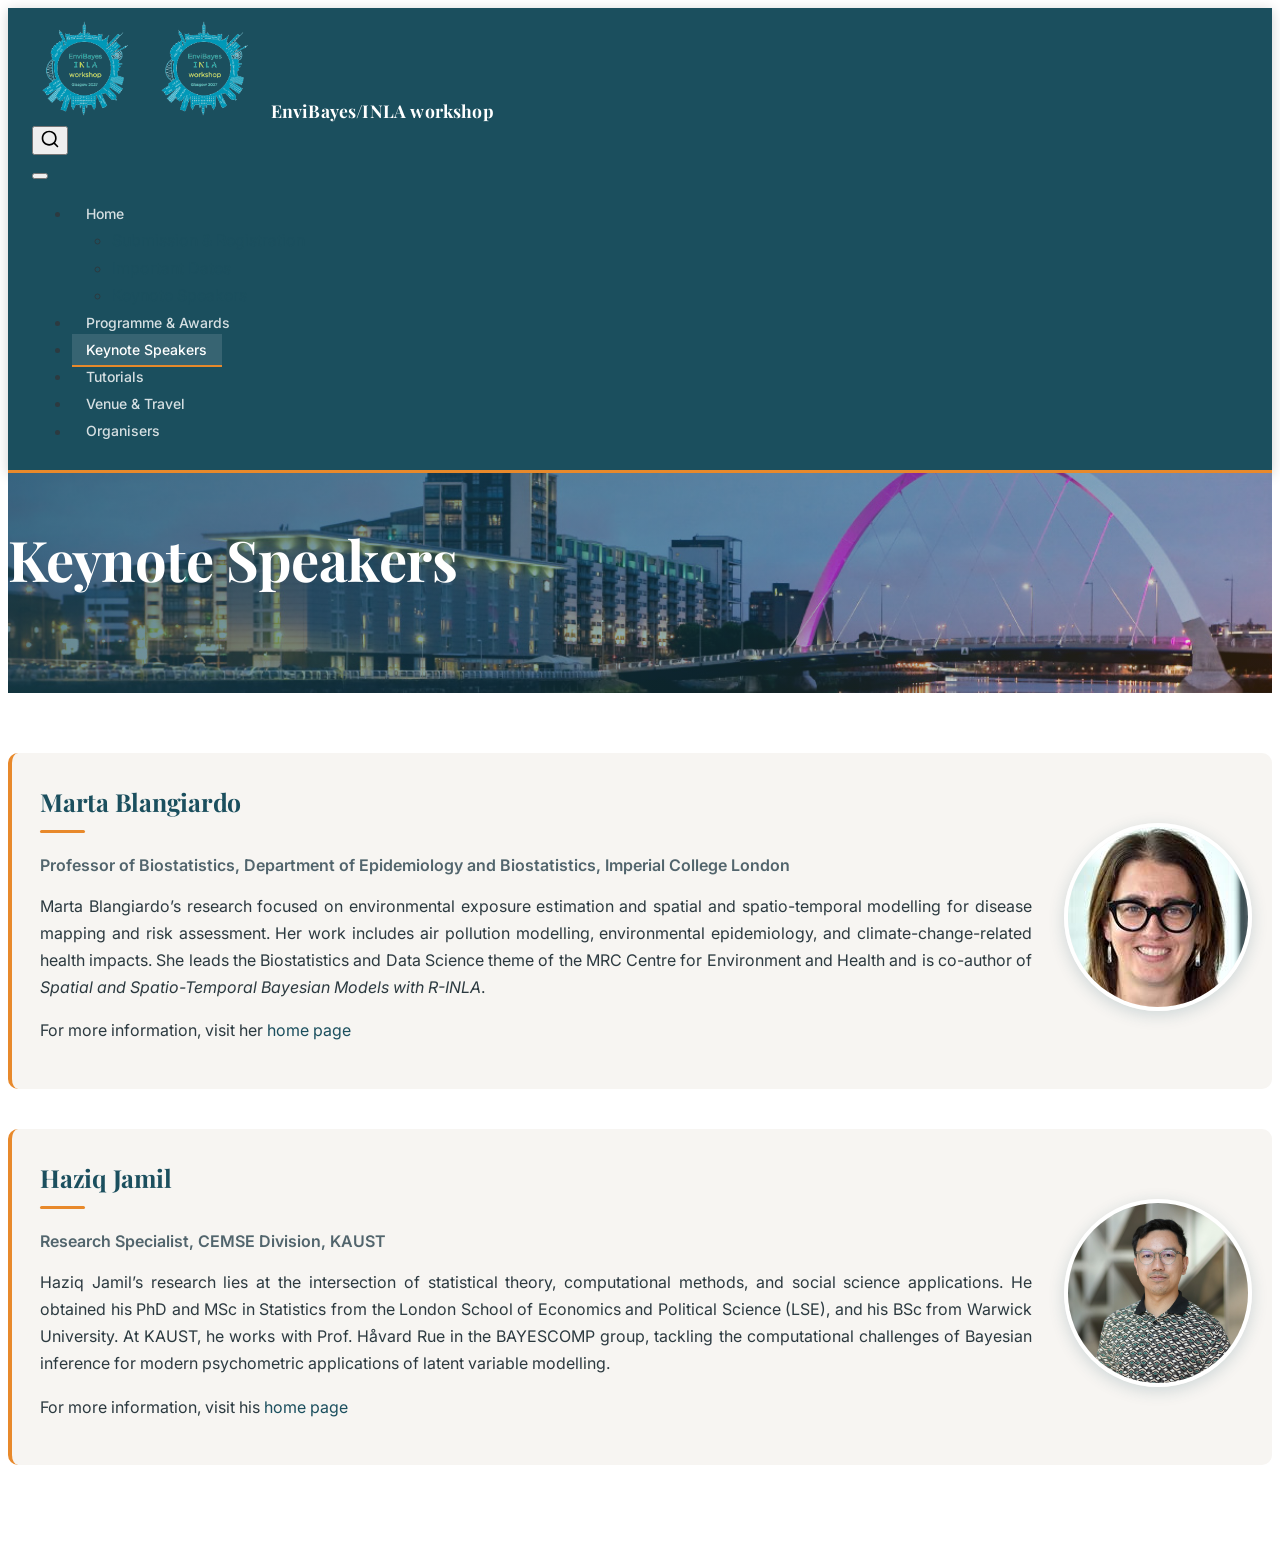
==== docs/keynotes.html @ d762fc0e "update awards, keynotes" ====
<!DOCTYPE html>
<html xmlns="http://www.w3.org/1999/xhtml" lang="en" xml:lang="en"><head>

<meta charset="utf-8">
<meta name="generator" content="quarto-1.9.38">

<meta name="viewport" content="width=device-width, initial-scale=1.0, user-scalable=yes">


<title>Keynote Speakers – EnviBayes/INLA workshop</title>
<style>
/* Default styles provided by pandoc.
** See https://pandoc.org/MANUAL.html#variables-for-html for config info.
*/
code{white-space: pre-wrap;}
span.smallcaps{font-variant: small-caps;}
div.columns{display: flex; gap: min(4vw, 1.5em);}
div.column{flex: auto; overflow-x: auto;}
div.hanging-indent{margin-left: 1.5em; text-indent: -1.5em;}
ul.task-list{list-style: none;}
ul.task-list li input[type="checkbox"] {
  width: 0.8em;
  margin: 0 0.8em 0.2em -1em; /* quarto-specific, see https://github.com/quarto-dev/quarto-cli/issues/4556 */ 
  vertical-align: middle;
}
</style>


<script src="site_libs/quarto-nav/quarto-nav.js"></script>
<script src="site_libs/quarto-nav/headroom.min.js"></script>
<script src="site_libs/clipboard/clipboard.min.js"></script>
<script src="site_libs/quarto-search/autocomplete.umd.js"></script>
<script src="site_libs/quarto-search/fuse.min.js"></script>
<script src="site_libs/quarto-search/quarto-search.js"></script>
<meta name="quarto:offset" content="./">
<script src="site_libs/quarto-html/quarto.js" type="module"></script>
<script src="site_libs/quarto-html/tabsets/tabsets.js" type="module"></script>
<script src="site_libs/quarto-html/popper.min.js"></script>
<script src="site_libs/quarto-html/tippy.umd.min.js"></script>
<script src="site_libs/quarto-html/anchor.min.js"></script>
<link href="site_libs/quarto-html/tippy.css" rel="stylesheet">
<link href="site_libs/quarto-html/quarto-syntax-highlighting-15634bcf2e68342d4ad2dfa704d543f6.css" rel="stylesheet" id="quarto-text-highlighting-styles">
<script src="site_libs/bootstrap/bootstrap.min.js"></script>
<link href="site_libs/bootstrap/bootstrap-icons.css" rel="stylesheet">
<link href="site_libs/bootstrap/bootstrap-6033a600180109c3731f6a886c29932c.min.css" rel="stylesheet" append-hash="true" id="quarto-bootstrap" data-mode="light">
<script id="quarto-search-options" type="application/json">{
  "location": "navbar",
  "copy-button": false,
  "collapse-after": 3,
  "panel-placement": "end",
  "type": "overlay",
  "limit": 50,
  "keyboard-shortcut": [
    "f",
    "/",
    "s"
  ],
  "show-item-context": false,
  "language": {
    "search-no-results-text": "No results",
    "search-matching-documents-text": "matching documents",
    "search-copy-link-title": "Copy link to search",
    "search-hide-matches-text": "Hide additional matches",
    "search-more-match-text": "more match in this document",
    "search-more-matches-text": "more matches in this document",
    "search-clear-button-title": "Clear",
    "search-text-placeholder": "",
    "search-detached-cancel-button-title": "Cancel",
    "search-submit-button-title": "Submit",
    "search-label": "Search"
  }
}</script>
<style>

      .quarto-title-block .quarto-title-banner h1,
      .quarto-title-block .quarto-title-banner h2,
      .quarto-title-block .quarto-title-banner h3,
      .quarto-title-block .quarto-title-banner h4,
      .quarto-title-block .quarto-title-banner h5,
      .quarto-title-block .quarto-title-banner h6
      {
        color: white;
      }

      .quarto-title-block .quarto-title-banner {
        color: white;
background: #00000000;
      }
</style>
<style>
.quarto-title-block .title {
  font-size: 3.5rem !important;
  font-weight: 700;
  color: white;
}

.quarto-title-block .subtitle {
  font-size: 1.6rem !important;
  color: white;
}

#title-block-header {
  background-image: url(images/uofgcoss_cover2.jpg);
  background-size: cover;
  background-position: center;
  height: 250px;
}

#title-block-header.quarto-title-block.default .quarto-title-meta {
  color: white;
}

.keynote-card {
  display: grid;
  grid-template-columns: minmax(0, 1fr) 180px;
  gap: 2rem;
  align-items: center;
  margin: 1.5rem 0 2.5rem;
  padding: 1.75rem;
  background: #f7f5f2;
  border-left: 4px solid #e8892b;
  border-radius: 10px;
}

.keynote-card h2 {
  margin-top: 0;
}

.keynote-role {
  color: #52656d;
  font-weight: 600;
  line-height: 1.45;
  margin-bottom: 1rem;
}

.keynote-bio {
  text-align: justify;
  hyphens: auto;
}

.keynote-photo img {
  width: 180px;
  height: 180px;
  object-fit: cover;
  object-position: center top;
  border: 4px solid white;
  border-radius: 50%;
  box-shadow: 0 4px 16px rgba(27, 79, 94, 0.18);
}

@media (max-width: 700px) {
  .quarto-title-block .title {
    font-size: 2.5rem !important;
  }

  .keynote-card {
    grid-template-columns: 1fr;
  }

  .keynote-photo {
    grid-row: 1;
    text-align: center;
  }
}
</style>


<link rel="stylesheet" href="styles.css">
</head>

<body class="nav-fixed quarto-light">

<div id="quarto-search-results"></div>
  <header id="quarto-header" class="headroom fixed-top quarto-banner">
    <nav class="navbar navbar-expand-lg " data-bs-theme="dark">
      <div class="navbar-container container-fluid">
      <div class="navbar-brand-container mx-auto">
    <a href="./index.html" class="navbar-brand navbar-brand-logo">
    <img src="./images/EnviBayes-INLA_workshop_logo.png" alt="" class="navbar-logo light-content">
    <img src="./images/EnviBayes-INLA_workshop_logo.png" alt="" class="navbar-logo dark-content">
    </a>
    <a class="navbar-brand" href="./index.html">
    <span class="navbar-title">EnviBayes/INLA workshop</span>
    </a>
  </div>
            <div id="quarto-search" class="" title="Search"></div>
          <button class="navbar-toggler" type="button" data-bs-toggle="collapse" data-bs-target="#navbarCollapse" aria-controls="navbarCollapse" role="menu" aria-expanded="false" aria-label="Toggle navigation" onclick="if (window.quartoToggleHeadroom) { window.quartoToggleHeadroom(); }">
  <span class="navbar-toggler-icon"></span>
</button>
          <div class="collapse navbar-collapse" id="navbarCollapse">
            <ul class="navbar-nav navbar-nav-scroll me-auto">
  <li class="nav-item dropdown ">
    <a class="nav-link dropdown-toggle" href="#" id="nav-menu-home" role="link" data-bs-toggle="dropdown" aria-expanded="false">
 <span class="menu-text">Home</span>
    </a>
    <ul class="dropdown-menu" aria-labelledby="nav-menu-home">    
        <li>
    <a class="dropdown-item" href="./index.html#regis">
 <span class="dropdown-text">Submission &amp; Registration</span></a>
  </li>  
        <li>
    <a class="dropdown-item" href="./index.html#dates">
 <span class="dropdown-text">Important Dates</span></a>
  </li>  
        <li>
    <a class="dropdown-item" href="./index.html#keynotes">
 <span class="dropdown-text">Keynote Speakers</span></a>
  </li>  
    </ul>
  </li>
  <li class="nav-item">
    <a class="nav-link" href="./programme.html"> 
<span class="menu-text">Programme &amp; Awards</span></a>
  </li>  
  <li class="nav-item">
    <a class="nav-link active" href="./keynotes.html" aria-current="page"> 
<span class="menu-text">Keynote Speakers</span></a>
  </li>  
  <li class="nav-item">
    <a class="nav-link" href="./tutorials.html"> 
<span class="menu-text">Tutorials</span></a>
  </li>  
  <li class="nav-item">
    <a class="nav-link" href="./venue-travel.html"> 
<span class="menu-text">Venue &amp; Travel</span></a>
  </li>  
  <li class="nav-item">
    <a class="nav-link" href="./organisers.html"> 
<span class="menu-text">Organisers</span></a>
  </li>  
</ul>
          </div> <!-- /navcollapse -->
            <div class="quarto-navbar-tools">
</div>
      </div> <!-- /container-fluid -->
    </nav>
</header>
<!-- content -->
<header id="title-block-header" class="quarto-title-block default page-columns page-full">
  <div class="quarto-title-banner page-columns page-full">
    <div class="quarto-title column-body">
      <h1 class="title">Keynote Speakers</h1>
                      </div>
  </div>
    
  
  <div class="quarto-title-meta">

      
    
      
    </div>
    
  
  </header><div id="quarto-content" class="quarto-container page-columns page-rows-contents page-layout-article page-navbar">
<!-- sidebar -->
<!-- margin-sidebar -->
    <div id="quarto-margin-sidebar" class="sidebar margin-sidebar zindex-bottom">
        
    </div>
<!-- main -->
<main class="content quarto-banner-title-block" id="quarto-document-content">





<div class="keynote-card">
<section id="marta-blangiardo" class="level2 keynote-copy">
<h2 class="anchored" data-anchor-id="marta-blangiardo">Marta Blangiardo</h2>
<div class="keynote-role">
<p>Professor of Biostatistics, Department of Epidemiology and Biostatistics, Imperial College London</p>
</div>
<div class="keynote-bio">
<p>Marta Blangiardo’s research focused on environmental exposure estimation and spatial and spatio-temporal modelling for disease mapping and risk assessment. Her work includes air pollution modelling, environmental epidemiology, and climate-change-related health impacts. She leads the Biostatistics and Data Science theme of the MRC Centre for Environment and Health and is co-author of <em>Spatial and Spatio-Temporal Bayesian Models with R-INLA</em>.</p>
</div>
<p>For more information, visit her <a href="https://profiles.imperial.ac.uk/m.blangiardo">home page</a></p>
</section>
<div class="keynote-photo">
<p><img src="images/marta-blangiardo.jpg" class="img-fluid" alt="Portrait of Marta Blangiardo"></p>
</div>
</div>
<div class="keynote-card">
<section id="haziq-jamil" class="level2 keynote-copy">
<h2 class="anchored" data-anchor-id="haziq-jamil">Haziq Jamil</h2>
<div class="keynote-role">
<p>Research Specialist, CEMSE Division, KAUST</p>
</div>
<div class="keynote-bio">
<p>Haziq Jamil’s research lies at the intersection of statistical theory, computational methods, and social science applications. He obtained his PhD and MSc in Statistics from the London School of Economics and Political Science (LSE), and his BSc from Warwick University. At KAUST, he works with Prof.&nbsp;Håvard Rue in the BAYESCOMP group, tackling the computational challenges of Bayesian inference for modern psychometric applications of latent variable modelling.</p>
</div>
<p>For more information, visit his <a href="https://haziqj.ml/">home page</a></p>
</section>
<div class="keynote-photo">
<p><img src="images/haziq-jamil.png" class="img-fluid" alt="Portrait of Haziq Jamil"></p>
</div>
</div>
<!-- :::    -->
<!-- ## Elias Teixeira Krainski -->
<!-- Postdoctoral Research Fellow in Statistics, CEMSE Division, KAUST, Saudi Arabia -->
<!-- ::: columns -->
<!-- ::: {.column width="80%"} -->
<!-- Dr Elias Teixeira Krainski is a Postdoctoral Research Fellow in Statistics at the King Abdullah University of Science and Technology (KAUST), working under the supervision of Professor Håvard Rue. He earned his PhD from the Norwegian University of Science and Technology in 2018 and has held positions as an Adjunct Professor at Universidade Federal do Paraná (2018-2019) and as a Postdoctoral Fellow at Dalhousie University (2019-2020). Dr Krainski’s work centres on developing complex yet accessible statistical models, with a focus on efficient Bayesian methods, spatio-temporal statistics, and Integrated Nested Laplace Approximations (INLA). -->
<!-- For more information, visit his [home page](https://cemse.kaust.edu.sa/profiles/elias-teixeira-krainski) -->
<!-- ::: -->
<!-- ::: {.column width="20%"} -->
<!-- ![](img/elias_krainski.png) -->
<!-- ::: -->



</main> <!-- /main -->
<script id="quarto-html-after-body" type="application/javascript">
  window.document.addEventListener("DOMContentLoaded", function (event) {
    const icon = "";
    const anchorJS = new window.AnchorJS();
    anchorJS.options = {
      placement: 'right',
      icon: icon
    };
    anchorJS.add('.anchored');
    const isCodeAnnotation = (el) => {
      for (const clz of el.classList) {
        if (clz.startsWith('code-annotation-')) {                     
          return true;
        }
      }
      return false;
    }
    const onCopySuccess = function(e) {
      // button target
      const button = e.trigger;
      // don't keep focus
      button.blur();
      // flash "checked"
      button.classList.add('code-copy-button-checked');
      var currentTitle = button.getAttribute("title");
      button.setAttribute("title", "Copied!");
      let tooltip;
      if (window.bootstrap) {
        button.setAttribute("data-bs-toggle", "tooltip");
        button.setAttribute("data-bs-placement", "left");
        button.setAttribute("data-bs-title", "Copied!");
        tooltip = new bootstrap.Tooltip(button, 
          { trigger: "manual", 
            customClass: "code-copy-button-tooltip",
            offset: [0, -8]});
        tooltip.show();    
      }
      setTimeout(function() {
        if (tooltip) {
          tooltip.hide();
          button.removeAttribute("data-bs-title");
          button.removeAttribute("data-bs-toggle");
          button.removeAttribute("data-bs-placement");
        }
        button.setAttribute("title", currentTitle);
        button.classList.remove('code-copy-button-checked');
      }, 1000);
      // clear code selection
      e.clearSelection();
    }
    const getTextToCopy = function(trigger) {
      const outerScaffold = trigger.parentElement.cloneNode(true);
      const codeEl = outerScaffold.querySelector('code');
      for (const childEl of codeEl.children) {
        if (isCodeAnnotation(childEl)) {
          childEl.remove();
        }
      }
      return codeEl.innerText;
    }
    const clipboard = new window.ClipboardJS('.code-copy-button:not([data-in-quarto-modal])', {
      text: getTextToCopy
    });
    clipboard.on('success', onCopySuccess);
    if (window.document.getElementById('quarto-embedded-source-code-modal')) {
      const clipboardModal = new window.ClipboardJS('.code-copy-button[data-in-quarto-modal]', {
        text: getTextToCopy,
        container: window.document.getElementById('quarto-embedded-source-code-modal')
      });
      clipboardModal.on('success', onCopySuccess);
    }
      var localhostRegex = new RegExp(/^(?:http|https):\/\/localhost\:?[0-9]*\//);
      var mailtoRegex = new RegExp(/^mailto:/);
        var filterRegex = new RegExp('/' + window.location.host + '/');
      var isInternal = (href) => {
          return filterRegex.test(href) || localhostRegex.test(href) || mailtoRegex.test(href);
      }
      // Inspect non-navigation links and adorn them if external
     var links = window.document.querySelectorAll('a[href]:not(.nav-link):not(.navbar-brand):not(.toc-action):not(.sidebar-link):not(.sidebar-item-toggle):not(.pagination-link):not(.no-external):not([aria-hidden]):not(.dropdown-item):not(.quarto-navigation-tool):not(.about-link)');
      for (var i=0; i<links.length; i++) {
        const link = links[i];
        if (!isInternal(link.href)) {
          // undo the damage that might have been done by quarto-nav.js in the case of
          // links that we want to consider external
          if (link.dataset.originalHref !== undefined) {
            link.href = link.dataset.originalHref;
          }
        }
      }
    function tippyHover(el, contentFn, onTriggerFn, onUntriggerFn) {
      const config = {
        allowHTML: true,
        maxWidth: 500,
        delay: 100,
        arrow: false,
        appendTo: function(el) {
            return el.parentElement;
        },
        interactive: true,
        interactiveBorder: 10,
        theme: 'quarto',
        placement: 'bottom-start',
      };
      if (contentFn) {
        config.content = contentFn;
      }
      if (onTriggerFn) {
        config.onTrigger = onTriggerFn;
      }
      if (onUntriggerFn) {
        config.onUntrigger = onUntriggerFn;
      }
      window.tippy(el, config); 
    }
    const noterefs = window.document.querySelectorAll('a[role="doc-noteref"]');
    for (var i=0; i<noterefs.length; i++) {
      const ref = noterefs[i];
      tippyHover(ref, function() {
        // use id or data attribute instead here
        let href = ref.getAttribute('data-footnote-href') || ref.getAttribute('href');
        try { href = new URL(href).hash; } catch {}
        const id = href.replace(/^#\/?/, "");
        const note = window.document.getElementById(id);
        if (note) {
          return note.innerHTML;
        } else {
          return "";
        }
      });
    }
    const xrefs = window.document.querySelectorAll('a.quarto-xref');
    const processXRef = (id, note) => {
      // Strip column container classes
      const stripColumnClz = (el) => {
        el.classList.remove("page-full", "page-columns");
        if (el.children) {
          for (const child of el.children) {
            stripColumnClz(child);
          }
        }
      }
      stripColumnClz(note)
      if (id === null || id.startsWith('sec-')) {
        // Special case sections, only their first couple elements
        const container = document.createElement("div");
        if (note.children && note.children.length > 2) {
          container.appendChild(note.children[0].cloneNode(true));
          for (let i = 1; i < note.children.length; i++) {
            const child = note.children[i];
            if (child.tagName === "P" && child.innerText === "") {
              continue;
            } else {
              container.appendChild(child.cloneNode(true));
              break;
            }
          }
          if (window.Quarto?.typesetMath) {
            window.Quarto.typesetMath(container);
          }
          return container.innerHTML
        } else {
          if (window.Quarto?.typesetMath) {
            window.Quarto.typesetMath(note);
          }
          return note.innerHTML;
        }
      } else {
        // Remove any anchor links if they are present
        const anchorLink = note.querySelector('a.anchorjs-link');
        if (anchorLink) {
          anchorLink.remove();
        }
        if (window.Quarto?.typesetMath) {
          window.Quarto.typesetMath(note);
        }
        if (note.classList.contains("callout")) {
          return note.outerHTML;
        } else {
          return note.innerHTML;
        }
      }
    }
    for (var i=0; i<xrefs.length; i++) {
      const xref = xrefs[i];
      tippyHover(xref, undefined, function(instance) {
        instance.disable();
        let url = xref.getAttribute('href');
        let hash = undefined; 
        if (url.startsWith('#')) {
          hash = url;
        } else {
          try { hash = new URL(url).hash; } catch {}
        }
        if (hash) {
          const id = hash.replace(/^#\/?/, "");
          const note = window.document.getElementById(id);
          if (note !== null) {
            try {
              const html = processXRef(id, note.cloneNode(true));
              instance.setContent(html);
            } finally {
              instance.enable();
              instance.show();
            }
          } else {
            // See if we can fetch this
            fetch(url.split('#')[0])
            .then(res => res.text())
            .then(html => {
              const parser = new DOMParser();
              const htmlDoc = parser.parseFromString(html, "text/html");
              const note = htmlDoc.getElementById(id);
              if (note !== null) {
                const html = processXRef(id, note);
                instance.setContent(html);
              } 
            }).finally(() => {
              instance.enable();
              instance.show();
            });
          }
        } else {
          // See if we can fetch a full url (with no hash to target)
          // This is a special case and we should probably do some content thinning / targeting
          fetch(url)
          .then(res => res.text())
          .then(html => {
            const parser = new DOMParser();
            const htmlDoc = parser.parseFromString(html, "text/html");
            const note = htmlDoc.querySelector('main.content');
            if (note !== null) {
              // This should only happen for chapter cross references
              // (since there is no id in the URL)
              // remove the first header
              if (note.children.length > 0 && note.children[0].tagName === "HEADER") {
                note.children[0].remove();
              }
              const html = processXRef(null, note);
              instance.setContent(html);
            } 
          }).finally(() => {
            instance.enable();
            instance.show();
          });
        }
      }, function(instance) {
      });
    }
        let selectedAnnoteEl;
        const selectorForAnnotation = ( cell, annotation) => {
          let cellAttr = 'data-code-cell="' + cell + '"';
          let lineAttr = 'data-code-annotation="' +  annotation + '"';
          const selector = 'span[' + cellAttr + '][' + lineAttr + ']';
          return selector;
        }
        const selectCodeLines = (annoteEl) => {
          const doc = window.document;
          const targetCell = annoteEl.getAttribute("data-target-cell");
          const targetAnnotation = annoteEl.getAttribute("data-target-annotation");
          const annoteSpan = window.document.querySelector(selectorForAnnotation(targetCell, targetAnnotation));
          const lines = annoteSpan.getAttribute("data-code-lines").split(",");
          const lineIds = lines.map((line) => {
            return targetCell + "-" + line;
          })
          let top = null;
          let height = null;
          let parent = null;
          if (lineIds.length > 0) {
              //compute the position of the single el (top and bottom and make a div)
              const el = window.document.getElementById(lineIds[0]);
              top = el.offsetTop;
              height = el.offsetHeight;
              parent = el.parentElement.parentElement;
            if (lineIds.length > 1) {
              const lastEl = window.document.getElementById(lineIds[lineIds.length - 1]);
              const bottom = lastEl.offsetTop + lastEl.offsetHeight;
              height = bottom - top;
            }
            if (top !== null && height !== null && parent !== null) {
              // cook up a div (if necessary) and position it 
              let div = window.document.getElementById("code-annotation-line-highlight");
              if (div === null) {
                div = window.document.createElement("div");
                div.setAttribute("id", "code-annotation-line-highlight");
                div.style.position = 'absolute';
                parent.appendChild(div);
              }
              div.style.top = top - 2 + "px";
              div.style.height = height + 4 + "px";
              div.style.left = 0;
              let gutterDiv = window.document.getElementById("code-annotation-line-highlight-gutter");
              if (gutterDiv === null) {
                gutterDiv = window.document.createElement("div");
                gutterDiv.setAttribute("id", "code-annotation-line-highlight-gutter");
                gutterDiv.style.position = 'absolute';
                const codeCell = window.document.getElementById(targetCell);
                const gutter = codeCell.querySelector('.code-annotation-gutter');
                gutter.appendChild(gutterDiv);
              }
              gutterDiv.style.top = top - 2 + "px";
              gutterDiv.style.height = height + 4 + "px";
            }
            selectedAnnoteEl = annoteEl;
          }
        };
        const unselectCodeLines = () => {
          const elementsIds = ["code-annotation-line-highlight", "code-annotation-line-highlight-gutter"];
          elementsIds.forEach((elId) => {
            const div = window.document.getElementById(elId);
            if (div) {
              div.remove();
            }
          });
          selectedAnnoteEl = undefined;
        };
          // Handle positioning of the toggle
      window.addEventListener(
        "resize",
        throttle(() => {
          elRect = undefined;
          if (selectedAnnoteEl) {
            selectCodeLines(selectedAnnoteEl);
          }
        }, 10)
      );
      function throttle(fn, ms) {
      let throttle = false;
      let timer;
        return (...args) => {
          if(!throttle) { // first call gets through
              fn.apply(this, args);
              throttle = true;
          } else { // all the others get throttled
              if(timer) clearTimeout(timer); // cancel #2
              timer = setTimeout(() => {
                fn.apply(this, args);
                timer = throttle = false;
              }, ms);
          }
        };
      }
        // Attach click handler to the DT
        const annoteDls = window.document.querySelectorAll('dt[data-target-cell]');
        for (const annoteDlNode of annoteDls) {
          annoteDlNode.addEventListener('click', (event) => {
            const clickedEl = event.target;
            if (clickedEl !== selectedAnnoteEl) {
              unselectCodeLines();
              const activeEl = window.document.querySelector('dt[data-target-cell].code-annotation-active');
              if (activeEl) {
                activeEl.classList.remove('code-annotation-active');
              }
              selectCodeLines(clickedEl);
              clickedEl.classList.add('code-annotation-active');
            } else {
              // Unselect the line
              unselectCodeLines();
              clickedEl.classList.remove('code-annotation-active');
            }
          });
        }
    const findCites = (el) => {
      const parentEl = el.parentElement;
      if (parentEl) {
        const cites = parentEl.dataset.cites;
        if (cites) {
          return {
            el,
            cites: cites.split(' ')
          };
        } else {
          return findCites(el.parentElement)
        }
      } else {
        return undefined;
      }
    };
    var bibliorefs = window.document.querySelectorAll('a[role="doc-biblioref"]');
    for (var i=0; i<bibliorefs.length; i++) {
      const ref = bibliorefs[i];
      const citeInfo = findCites(ref);
      if (citeInfo) {
        tippyHover(citeInfo.el, function() {
          var popup = window.document.createElement('div');
          citeInfo.cites.forEach(function(cite) {
            var citeDiv = window.document.createElement('div');
            citeDiv.classList.add('hanging-indent');
            citeDiv.classList.add('csl-entry');
            var biblioDiv = window.document.getElementById('ref-' + cite);
            if (biblioDiv) {
              citeDiv.innerHTML = biblioDiv.innerHTML;
            }
            popup.appendChild(citeDiv);
          });
          return popup.innerHTML;
        });
      }
    }
  });
  </script>
</div> <!-- /content -->




</body></html>
---- docs/site_libs/quarto-html/tippy.css ----
.tippy-box[data-animation=fade][data-state=hidden]{opacity:0}[data-tippy-root]{max-width:calc(100vw - 10px)}.tippy-box{position:relative;background-color:#333;color:#fff;border-radius:4px;font-size:14px;line-height:1.4;white-space:normal;outline:0;transition-property:transform,visibility,opacity}.tippy-box[data-placement^=top]>.tippy-arrow{bottom:0}.tippy-box[data-placement^=top]>.tippy-arrow:before{bottom:-7px;left:0;border-width:8px 8px 0;border-top-color:initial;transform-origin:center top}.tippy-box[data-placement^=bottom]>.tippy-arrow{top:0}.tippy-box[data-placement^=bottom]>.tippy-arrow:before{top:-7px;left:0;border-width:0 8px 8px;border-bottom-color:initial;transform-origin:center bottom}.tippy-box[data-placement^=left]>.tippy-arrow{right:0}.tippy-box[data-placement^=left]>.tippy-arrow:before{border-width:8px 0 8px 8px;border-left-color:initial;right:-7px;transform-origin:center left}.tippy-box[data-placement^=right]>.tippy-arrow{left:0}.tippy-box[data-placement^=right]>.tippy-arrow:before{left:-7px;border-width:8px 8px 8px 0;border-right-color:initial;transform-origin:center right}.tippy-box[data-inertia][data-state=visible]{transition-timing-function:cubic-bezier(.54,1.5,.38,1.11)}.tippy-arrow{width:16px;height:16px;color:#333}.tippy-arrow:before{content:"";position:absolute;border-color:transparent;border-style:solid}.tippy-content{position:relative;padding:5px 9px;z-index:1}
---- docs/site_libs/quarto-html/quarto-syntax-highlighting-15634bcf2e68342d4ad2dfa704d543f6.css ----
/* quarto syntax highlight colors */
:root {
  --quarto-hl-ot-color: #003B4F;
  --quarto-hl-at-color: #657422;
  --quarto-hl-ss-color: #20794D;
  --quarto-hl-an-color: #5E5E5E;
  --quarto-hl-fu-color: #4758AB;
  --quarto-hl-st-color: #20794D;
  --quarto-hl-cf-color: #003B4F;
  --quarto-hl-op-color: #5E5E5E;
  --quarto-hl-er-color: #AD0000;
  --quarto-hl-bn-color: #AD0000;
  --quarto-hl-al-color: #AD0000;
  --quarto-hl-va-color: #111111;
  --quarto-hl-bu-color: inherit;
  --quarto-hl-ex-color: inherit;
  --quarto-hl-pp-color: #AD0000;
  --quarto-hl-in-color: #5E5E5E;
  --quarto-hl-vs-color: #20794D;
  --quarto-hl-wa-color: #5E5E5E;
  --quarto-hl-do-color: #5E5E5E;
  --quarto-hl-im-color: #00769E;
  --quarto-hl-ch-color: #20794D;
  --quarto-hl-dt-color: #AD0000;
  --quarto-hl-fl-color: #AD0000;
  --quarto-hl-co-color: #5E5E5E;
  --quarto-hl-cv-color: #5E5E5E;
  --quarto-hl-cn-color: #8f5902;
  --quarto-hl-sc-color: #5E5E5E;
  --quarto-hl-dv-color: #AD0000;
  --quarto-hl-kw-color: #003B4F;
}

/* other quarto variables */
:root {
  --quarto-font-monospace: SFMono-Regular, Menlo, Monaco, Consolas, "Liberation Mono", "Courier New", monospace;
}

/* syntax highlight based on Pandoc's rules */
pre > code.sourceCode > span {
  color: #003B4F;
}

code.sourceCode > span {
  color: #003B4F;
}

div.sourceCode,
div.sourceCode pre.sourceCode {
  color: #003B4F;
}

/* Normal */
code span {
  color: #003B4F;
}

/* Alert */
code span.al {
  color: #AD0000;
  font-style: inherit;
}

/* Annotation */
code span.an {
  color: #5E5E5E;
  font-style: inherit;
}

/* Attribute */
code span.at {
  color: #657422;
  font-style: inherit;
}

/* BaseN */
code span.bn {
  color: #AD0000;
  font-style: inherit;
}

/* BuiltIn */
code span.bu {
  font-style: inherit;
}

/* ControlFlow */
code span.cf {
  color: #003B4F;
  font-weight: bold;
  font-style: inherit;
}

/* Char */
code span.ch {
  color: #20794D;
  font-style: inherit;
}

/* Constant */
code span.cn {
  color: #8f5902;
  font-style: inherit;
}

/* Comment */
code span.co {
  color: #5E5E5E;
  font-style: inherit;
}

/* CommentVar */
code span.cv {
  color: #5E5E5E;
  font-style: italic;
}

/* Documentation */
code span.do {
  color: #5E5E5E;
  font-style: italic;
}

/* DataType */
code span.dt {
  color: #AD0000;
  font-style: inherit;
}

/* DecVal */
code span.dv {
  color: #AD0000;
  font-style: inherit;
}

/* Error */
code span.er {
  color: #AD0000;
  font-style: inherit;
}

/* Extension */
code span.ex {
  font-style: inherit;
}

/* Float */
code span.fl {
  color: #AD0000;
  font-style: inherit;
}

/* Function */
code span.fu {
  color: #4758AB;
  font-style: inherit;
}

/* Import */
code span.im {
  color: #00769E;
  font-style: inherit;
}

/* Information */
code span.in {
  color: #5E5E5E;
  font-style: inherit;
}

/* Keyword */
code span.kw {
  color: #003B4F;
  font-weight: bold;
  font-style: inherit;
}

/* Operator */
code span.op {
  color: #5E5E5E;
  font-style: inherit;
}

/* Other */
code span.ot {
  color: #003B4F;
  font-style: inherit;
}

/* Preprocessor */
code span.pp {
  color: #AD0000;
  font-style: inherit;
}

/* SpecialChar */
code span.sc {
  color: #5E5E5E;
  font-style: inherit;
}

/* SpecialString */
code span.ss {
  color: #20794D;
  font-style: inherit;
}

/* String */
code span.st {
  color: #20794D;
  font-style: inherit;
}

/* Variable */
code span.va {
  color: #111111;
  font-style: inherit;
}

/* VerbatimString */
code span.vs {
  color: #20794D;
  font-style: inherit;
}

/* Warning */
code span.wa {
  color: #5E5E5E;
  font-style: italic;
}

.prevent-inlining {
  content: "</";
}

/*# sourceMappingURL=f23921c56f73e400b49028c9186a1aa0.css.map */
---- docs/styles.css ----
/* ══════════════════════════════════════════════════════════════════
   EnviBayes / INLA Workshop 2027
   Custom stylesheet — Quarto Bootstrap override
   Palette:  Teal #1B4F5E · Amber #E8892B · Off-white #F7F5F2
   ══════════════════════════════════════════════════════════════════ */

/* ── Google Fonts import ─────────────────────────────────────────── */
@import url('https://fonts.googleapis.com/css2?family=Playfair+Display:wght@600;700&family=Inter:wght@300;400;500;600&display=swap');

/* ── CSS custom properties ───────────────────────────────────────── */
:root {
  --wb-teal:        #1B4F5E;
  --wb-teal-light:  #2A6E84;
  --wb-teal-pale:   #EFF7FA;
  --wb-amber:       #E8892B;
  --wb-amber-light: #FFF3E0;
  --wb-off-white:   #F7F5F2;
  --wb-warm-grey:   #7A7570;
  --wb-dark:        #1A1A1A;
  --wb-text:        #2C3A40;
}


.leaflet-container {
  border-radius: 12px;
  box-shadow: 0 3px 12px rgba(0,0,0,.15);
}

.callout-note {
  margin-bottom: 1.5rem;
}


/* ── Base typography ─────────────────────────────────────────────── */
body {
  font-family: 'Inter', -apple-system, BlinkMacSystemFont, 'Segoe UI', sans-serif;
  font-size: 1rem;
  font-weight: 400;
  line-height: 1.7;
  color: var(--wb-text);
  background-color: #ffffff;
}

h1, h2, h3, h4 {
  font-family: 'Playfair Display', 'Georgia', serif;
  font-weight: 700;
  color: var(--wb-teal);
  letter-spacing: -0.01em;
}

h1 { font-size: 2rem; }
h2 { font-size: 1.55rem; }
h3 { font-size: 1.25rem; }

/* Amber underline on section headings (h2 used as section titles) */
h2::after {
  content: '';
  display: block;
  width: 2.8rem;
  height: 3px;
  background: var(--wb-amber);
  border-radius: 2px;
  margin-top: 0.45rem;
}

/* ── Navbar ──────────────────────────────────────────────────────── */
.navbar {
  background-color: var(--wb-teal) !important;
  border-bottom: 3px solid var(--wb-amber);
  padding: 0.6rem 1.5rem;
  box-shadow: 0 2px 12px rgba(0,0,0,.18);
}

.navbar-brand {
  font-family: 'Playfair Display', serif;
  font-size: 1.1rem;
  color: #ffffff !important;
  font-weight: 700;
  letter-spacing: 0.01em;
}

.navbar .nav-link {
  color: rgba(255,255,255,0.82) !important;
  font-family: 'Inter', sans-serif;
  font-size: 0.875rem;
  font-weight: 500;
  padding: 0.45rem 0.9rem !important;
  border-radius: 4px;
  transition: background 0.18s ease, color 0.18s ease;
}

.navbar .nav-link:hover,
.navbar .nav-link.active {
  color: #ffffff !important;
  background: rgba(255,255,255,0.12) !important;
}

.navbar .nav-link.active {
  border-bottom: 2px solid var(--wb-amber);
  border-radius: 0;
}

.navbar-logo {
  max-height: 100px;
  margin-right: 0.5rem;
}



/* ── Hero banner (title block) ───────────────────────────────────── */
#title-block-header {
  position: relative;
  height: 220px;
  overflow: hidden;
}

#title-block-header .quarto-title-banner {
  height: 220px;
  background-size: cover;
  background-position-y: center;
}

#title-block-header::after {
  content: '';
  position: absolute;
  inset: 0;
  background: linear-gradient(
    135deg,
    rgba(27,79,94,0.72) 0%,
    rgba(27,79,94,0.45) 60%,
    rgba(232,137,43,0.18) 100%
  );
  z-index: 1;
}

#title-block-header.quarto-title-block.default .quarto-title-meta,
#title-block-header .quarto-title,
#title-block-header .quarto-title-subtitle {
  color: #ffffff;
  position: relative;
  z-index: 2;
}

/* ── Page layout ─────────────────────────────────────────────────── */
#quarto-content main {
  padding-top: 2.2rem;
  padding-bottom: 3rem;
}


/* ── Horizontal rules ────────────────────────────────────────────── */
hr {
  border: none;
  border-top: 1px solid rgba(27,79,94,0.15);
  margin: 1.8rem 0;
}

/* ── Tables ──────────────────────────────────────────────────────── */
table {
  font-family: 'Inter', sans-serif;
  font-size: 0.9rem;
  width: 100%;
  border-collapse: collapse;
  margin: 1rem 0 1.5rem;
}

thead th {
  background-color: var(--wb-teal) !important;
  color: #ffffff !important;
  font-weight: 600;
  padding: 0.65rem 0.85rem;
  text-align: left;
  letter-spacing: 0.02em;
  font-size: 0.825rem;
  text-transform: uppercase;
}

tbody tr:nth-child(even) {
  background-color: var(--wb-teal-pale);
}

tbody tr:hover {
  background-color: rgba(232,137,43,0.07);
}

tbody td {
  padding: 0.6rem 0.85rem;
  border-bottom: 1px solid rgba(27,79,94,0.1);
  vertical-align: top;
}

/* first column (time) bold teal */
tbody td:first-child {
  font-weight: 600;
  color: var(--wb-teal);
  white-space: nowrap;
  width: 11rem;
}

/* ── Tab panels (schedule) ───────────────────────────────────────── */
.panel-tabset .nav-tabs {
  border-bottom: 2px solid var(--wb-teal);
  gap: 0.25rem;
  flex-wrap: wrap;
}

.panel-tabset .nav-tabs .nav-link {
  font-family: 'Inter', sans-serif;
  font-size: 0.875rem;
  font-weight: 500;
  color: var(--wb-teal);
  border: 1px solid rgba(27,79,94,0.25);
  border-bottom: none;
  border-radius: 6px 6px 0 0;
  padding: 0.45rem 1.1rem;
  background: var(--wb-off-white);
  transition: background 0.15s, color 0.15s;
}

.panel-tabset .nav-tabs .nav-link.active,
.panel-tabset .nav-tabs .nav-link:hover {
  background: var(--wb-teal);
  color: #ffffff;
  border-color: var(--wb-teal);
}

.panel-tabset .tab-content {
  border: 1px solid rgba(27,79,94,0.15);
  border-top: none;
  border-radius: 0 0 6px 6px;
  padding: 1.25rem;
  background: #ffffff;
}

/* ── Callout blocks ──────────────────────────────────────────────── */
.callout {
  border-radius: 6px;
  border: none !important;
  box-shadow: 0 1px 6px rgba(0,0,0,0.07);
}

.callout-note {
  background: var(--wb-teal-pale) !important;
  border-left: 4px solid var(--wb-teal) !important;
}

.callout-note .callout-title {
  color: var(--wb-teal) !important;
  font-family: 'Inter', sans-serif;
  font-weight: 600;
}

.callout-warning {
  background: var(--wb-amber-light) !important;
  border-left: 4px solid var(--wb-amber) !important;
}

.callout-warning .callout-title {
  color: var(--wb-amber) !important;
  font-family: 'Inter', sans-serif;
  font-weight: 600;
}

/* ── Venue building cards ─────────────────────────────────────────── */
.venue-grid {
  display: grid;
  grid-template-columns: repeat(auto-fit, minmax(260px, 1fr));
  gap: 1rem;
  margin: 1rem 0 1.6rem;
}

.venue-card {
  border: 1px solid rgba(27,79,94,0.15);
  border-radius: 8px;
  padding: 1.2rem 1.4rem;
  background: var(--wb-teal-pale);
  box-shadow: 0 1px 6px rgba(0,0,0,0.06);
}

.venue-card h3 a {
  text-decoration: none;
  margin-left: 0.3rem;
  font-size: 0.9em;
}
.venue-card h3 a:hover {
  text-decoration: none;
  opacity: 0.7;
}
.venue-card p.building {
  font-weight: 600;
  margin: 0 0 0.4rem;
  color: var(--wb-dark);
}

.venue-card ul {
  margin: 0;
  padding-left: 1.2rem;
}

.venue-info-link {
  display: inline-block;
  background: none;
  border: none;
  padding: 0;
  margin-right: 1rem;
  font-size: 0.85rem;
  font-weight: 600;
  color: var(--wb-teal);
  text-decoration: underline;
  cursor: pointer;
}

.venue-info-link:hover {
  color: var(--wb-amber);
}

.modal-header {
  background: var(--wb-teal-pale);
  border-bottom: 2px solid var(--wb-teal);
}

.modal-title {
  color: var(--wb-teal);
  font-family: 'Playfair Display', serif;
}

/* ── Coming-soon placeholder ─────────────────────────────────────── */
.coming-soon {
  background: var(--wb-off-white);
  border: 2px dashed rgba(27,79,94,0.25);
  border-radius: 8px;
  padding: 1.4rem 1.8rem;
  color: var(--wb-warm-grey);
  font-style: italic;
  font-size: 0.9rem;
  margin-top: 0.5rem;
}

.coming-soon p { margin: 0; }

/* ── Programme PDF download button ──────────────────────────────── */
.pdf-download-btn {
  display: inline-flex;
  align-items: center;
  gap: 0.5rem;
  background: var(--wb-amber);
  color: #ffffff !important;
  font-family: 'Inter', sans-serif;
  font-size: 0.875rem;
  font-weight: 600;
  padding: 0.55rem 1.3rem;
  border-radius: 6px;
  text-decoration: none !important;
  transition: background 0.18s ease, box-shadow 0.18s ease;
  box-shadow: 0 2px 8px rgba(232,137,43,0.35);
  margin-bottom: 1.5rem;
}

.pdf-download-btn:hover {
  background: #cf7620;
  box-shadow: 0 4px 14px rgba(232,137,43,0.45);
}

.pdf-download-btn svg {
  width: 16px;
  height: 16px;
  fill: currentColor;
}

/* ── Speaker image grid ──────────────────────────────────────────── */
div[data-layout-ncol="3"] img,
.quarto-layout-panel img {
  border-radius: 50%;
  border: 3px solid var(--wb-teal-pale);
  object-fit: cover;
  transition: border-color 0.18s;
}

div[data-layout-ncol="3"] img:hover,
.quarto-layout-panel img:hover {
  border-color: var(--wb-amber);
}

div[data-layout-ncol="3"] .quarto-figure figcaption,
.quarto-layout-panel figcaption {
  font-family: 'Inter', sans-serif;
  font-size: 0.85rem;
  font-weight: 600;
  color: var(--wb-teal);
  text-align: center;
  margin-top: 0.4rem;
}

/* ── Important dates / registration columns ──────────────────────── */
.columns .column {
  background: var(--wb-off-white);
  border-radius: 8px;
  padding: 1.2rem 1.4rem;
  margin-bottom: 0.5rem;
}

.columns .column p {
  margin-bottom: 0.3rem;
}

/* ── Links ───────────────────────────────────────────────────────── */
a {
  color: var(--wb-teal);
  text-decoration: none;
}

a:hover {
  color: var(--wb-amber);
  text-decoration: underline;
}

/* ── Footer ──────────────────────────────────────────────────────── */
.nav-footer {
  background: var(--wb-teal) !important;
  color: rgba(255,255,255,0.7);
  font-family: 'Inter', sans-serif;
  font-size: 0.8rem;
  border-top: 3px solid var(--wb-amber);
  padding: 0.8rem 1.5rem;
}

.nav-footer a {
  color: rgba(255,255,255,0.8);
}

.nav-footer a:hover {
  color: var(--wb-amber);
}

/* ── Responsive tweaks ───────────────────────────────────────────── */
@media (max-width: 768px) {
  .hotel-grid {
    grid-template-columns: 1fr 1fr;
  }
  h1 { font-size: 1.6rem; }
  h2 { font-size: 1.3rem; }
  #title-block-header { height: 160px; }
  tbody td:first-child { width: 7rem; }
  .columns > .column { margin-bottom: 0.75rem; }
}

@media (max-width: 480px) {
  .hotel-grid { grid-template-columns: 1fr; }
}


/* ── Single-box two-column info panel ────────────────────────────── */
.info-box {
  background: var(--wb-off-white);
  border-radius: 8px;
  padding: 1.4rem 1.6rem;
  margin: 1rem 0 1.6rem;
}

.info-box .columns {
  margin: 0;
}

.info-box .column {
  background: none !important;  /* override the global .columns .column background */
  padding: 0.4rem 1rem;
  margin-bottom: 0;
}

.info-box h4, .info-box .section-label {
  color: var(--wb-teal-light, #467F9C);
  font-family: 'Inter', sans-serif;
  font-weight: 600;
  font-size: 1rem;
  margin-bottom: 0.5rem;
}
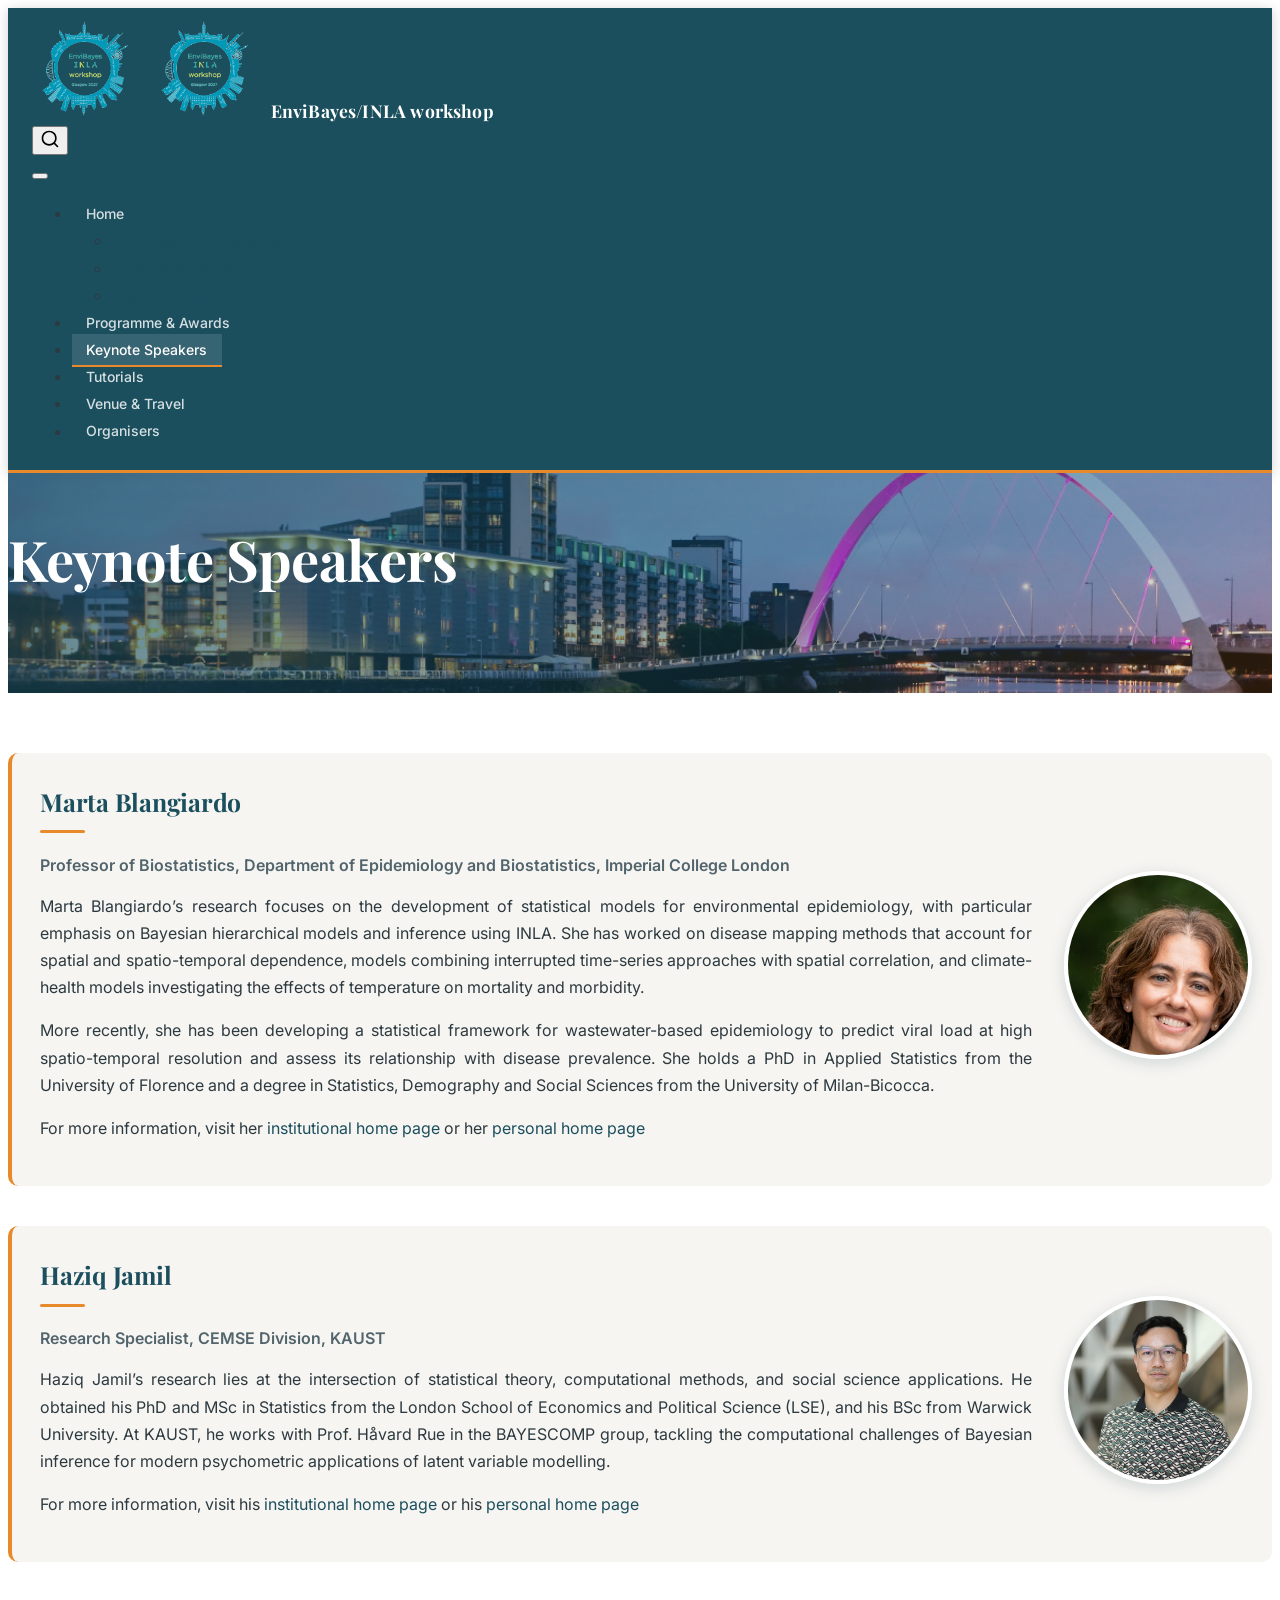
==== commit ca4a89df: "update marta's profile" ====
--- a/docs/keynotes.html
+++ b/docs/keynotes.html
@@ -272,9 +272,10 @@
 <p>Professor of Biostatistics, Department of Epidemiology and Biostatistics, Imperial College London</p>
 </div>
 <div class="keynote-bio">
-<p>Marta Blangiardo’s research focused on environmental exposure estimation and spatial and spatio-temporal modelling for disease mapping and risk assessment. Her work includes air pollution modelling, environmental epidemiology, and climate-change-related health impacts. She leads the Biostatistics and Data Science theme of the MRC Centre for Environment and Health and is co-author of <em>Spatial and Spatio-Temporal Bayesian Models with R-INLA</em>.</p>
-</div>
-<p>For more information, visit her <a href="https://profiles.imperial.ac.uk/m.blangiardo">home page</a></p>
+<p>Marta Blangiardo’s research focuses on the development of statistical models for environmental epidemiology, with particular emphasis on Bayesian hierarchical models and inference using INLA. She has worked on disease mapping methods that account for spatial and spatio-temporal dependence, models combining interrupted time-series approaches with spatial correlation, and climate-health models investigating the effects of temperature on mortality and morbidity.</p>
+<p>More recently, she has been developing a statistical framework for wastewater-based epidemiology to predict viral load at high spatio-temporal resolution and assess its relationship with disease prevalence. She holds a PhD in Applied Statistics from the University of Florence and a degree in Statistics, Demography and Social Sciences from the University of Milan-Bicocca.</p>
+</div>
+<p>For more information, visit her <a href="https://profiles.imperial.ac.uk/m.blangiardo/about">institutional home page</a> or her <a href="https://martablangiardo.github.io/">personal home page</a></p>
 </section>
 <div class="keynote-photo">
 <p><img src="images/marta-blangiardo.jpg" class="img-fluid" alt="Portrait of Marta Blangiardo"></p>
@@ -289,7 +290,7 @@
 <div class="keynote-bio">
 <p>Haziq Jamil’s research lies at the intersection of statistical theory, computational methods, and social science applications. He obtained his PhD and MSc in Statistics from the London School of Economics and Political Science (LSE), and his BSc from Warwick University. At KAUST, he works with Prof.&nbsp;Håvard Rue in the BAYESCOMP group, tackling the computational challenges of Bayesian inference for modern psychometric applications of latent variable modelling.</p>
 </div>
-<p>For more information, visit his <a href="https://haziqj.ml/">home page</a></p>
+<p>For more information, visit his <a href="https://cemse.kaust.edu.sa/profiles/haziq-jamil">institutional home page</a> or his <a href="https://haziqj.ml/">personal home page</a></p>
 </section>
 <div class="keynote-photo">
 <p><img src="images/haziq-jamil.png" class="img-fluid" alt="Portrait of Haziq Jamil"></p>
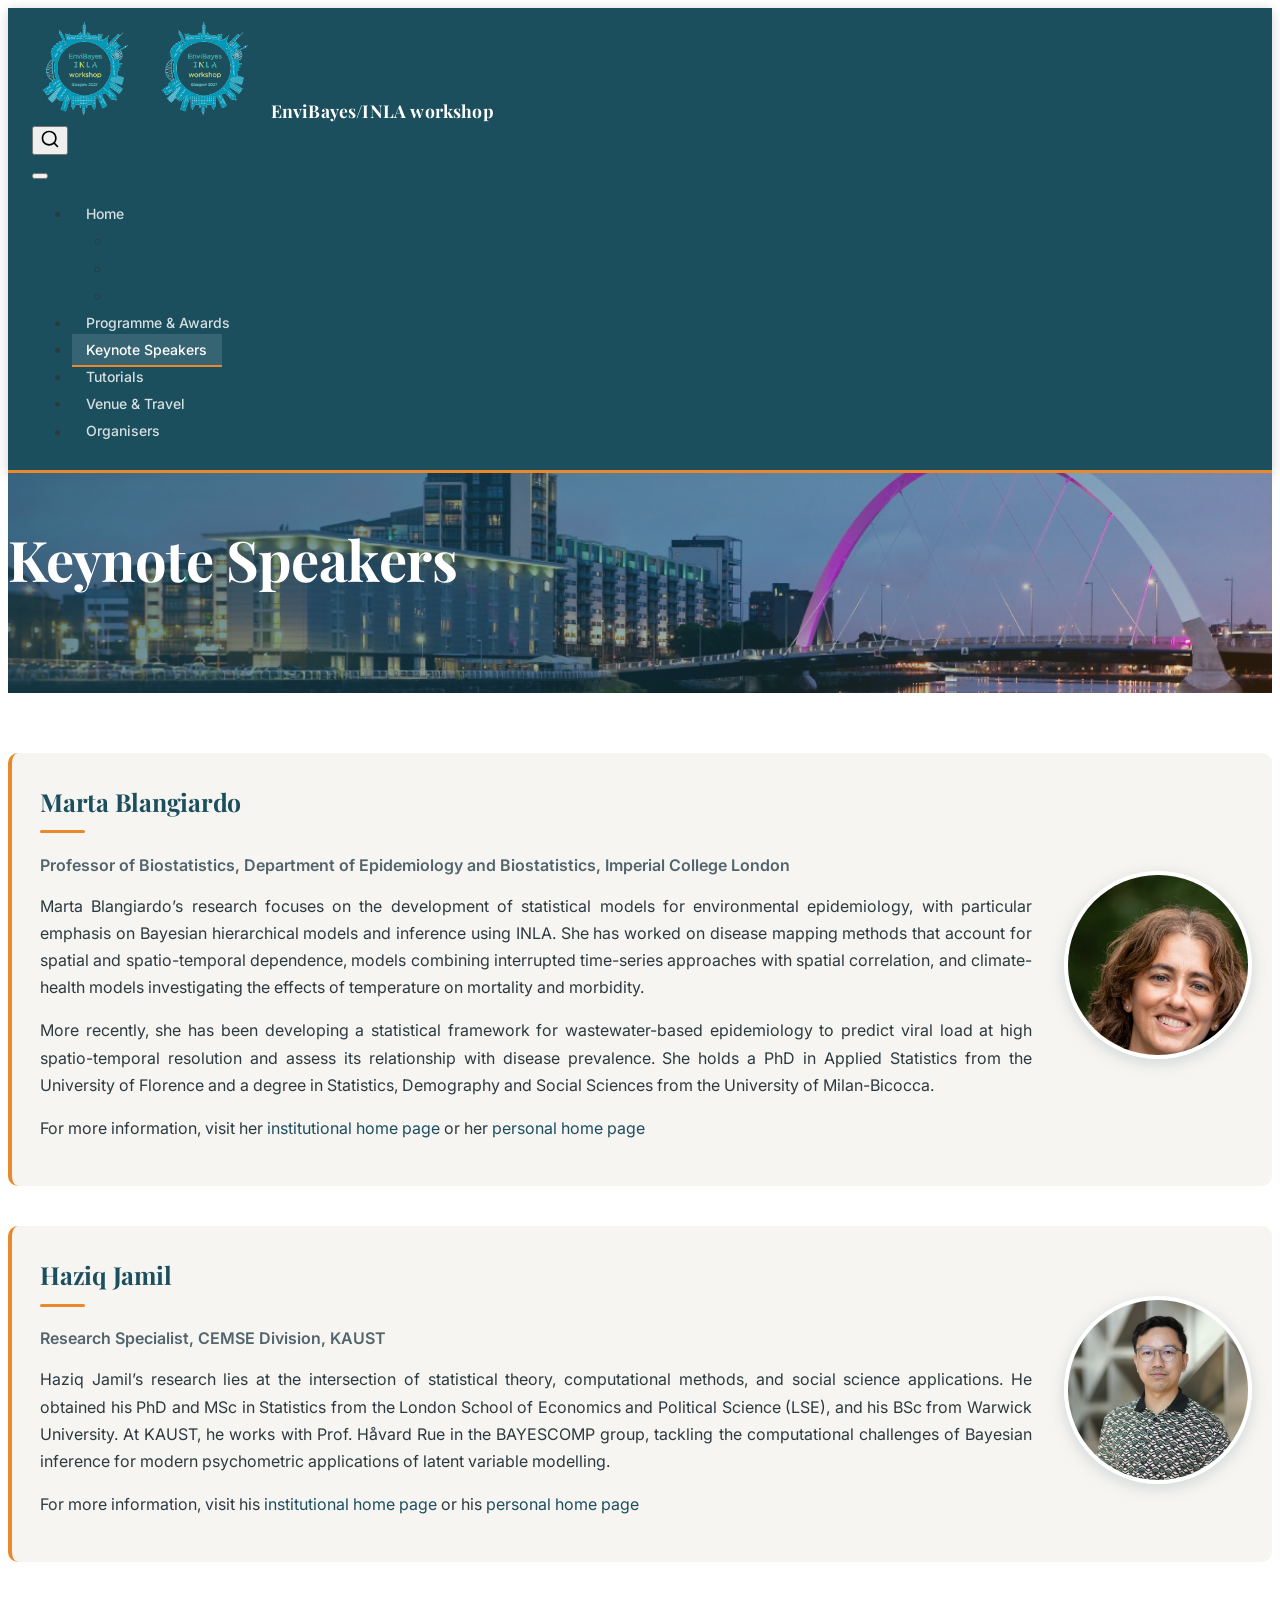
==== commit 91dd0c3d: "add abstract submission details, fixing cross-ref" ====
--- a/docs/keynotes.html
+++ b/docs/keynotes.html
@@ -195,16 +195,16 @@
     </a>
     <ul class="dropdown-menu" aria-labelledby="nav-menu-home">    
         <li>
+    <a class="dropdown-item" href="./index.html#submission">
+ <span class="dropdown-text">Submission</span></a>
+  </li>  
+        <li>
     <a class="dropdown-item" href="./index.html#regis">
- <span class="dropdown-text">Submission &amp; Registration</span></a>
+ <span class="dropdown-text">Registration</span></a>
   </li>  
         <li>
     <a class="dropdown-item" href="./index.html#dates">
  <span class="dropdown-text">Important Dates</span></a>
-  </li>  
-        <li>
-    <a class="dropdown-item" href="./index.html#keynotes">
- <span class="dropdown-text">Keynote Speakers</span></a>
   </li>  
     </ul>
   </li>
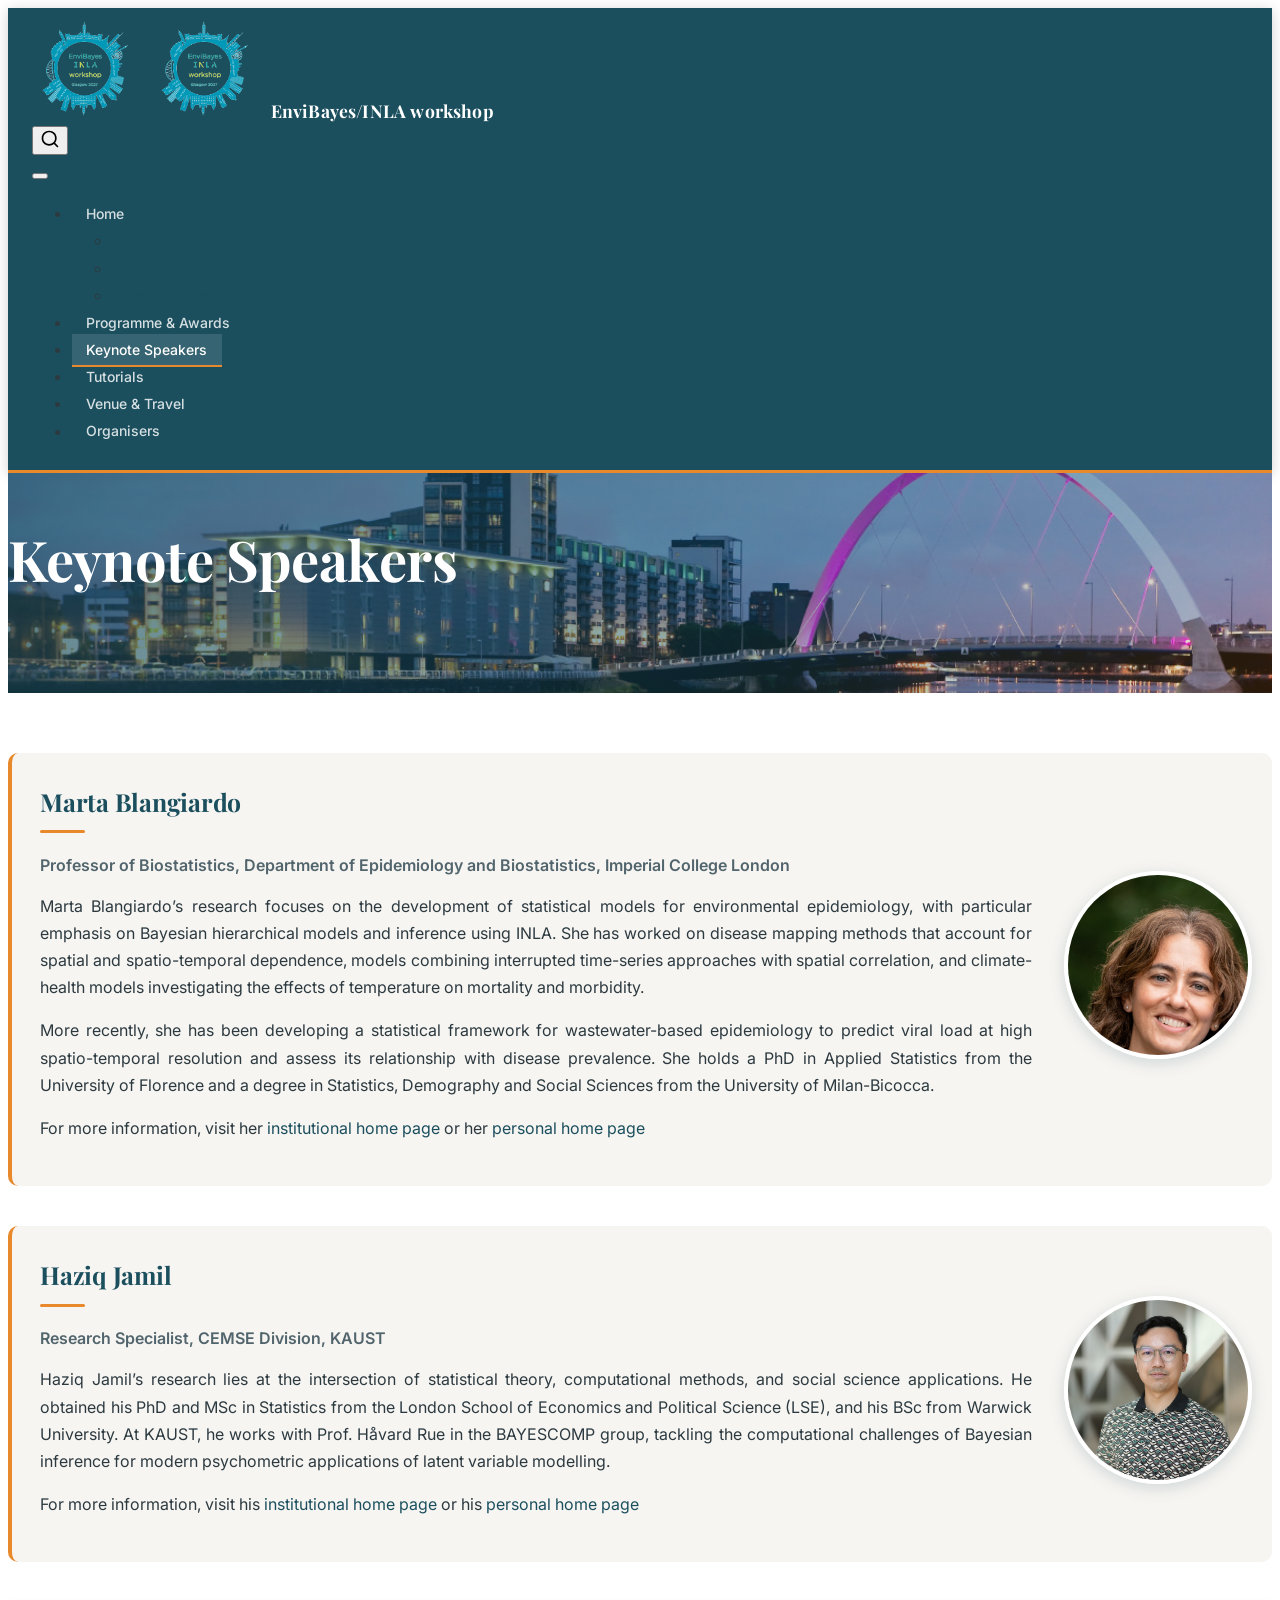
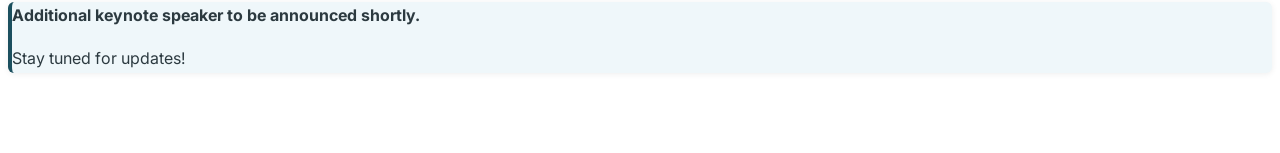
==== commit 08a2cb99: "envibayes logo added" ====
--- a/docs/keynotes.html
+++ b/docs/keynotes.html
@@ -296,6 +296,17 @@
 <p><img src="images/haziq-jamil.png" class="img-fluid" alt="Portrait of Haziq Jamil"></p>
 </div>
 </div>
+<div class="callout callout-style-simple callout-note no-icon">
+<div class="callout-body d-flex">
+<div class="callout-icon-container">
+<i class="callout-icon no-icon"></i>
+</div>
+<div class="callout-body-container">
+<p><strong>Additional keynote speaker to be announced shortly.</strong></p>
+<p>Stay tuned for updates!</p>
+</div>
+</div>
+</div>
 <!-- :::    -->
 <!-- ## Elias Teixeira Krainski -->
 <!-- Postdoctoral Research Fellow in Statistics, CEMSE Division, KAUST, Saudi Arabia -->
--- a/docs/styles.css
+++ b/docs/styles.css
@@ -21,6 +21,18 @@
 }
 
 
+
+.activities-box {
+  background-color: #F7F5F3;
+  padding: 20px 30px;
+  border-radius: 10px;
+  margin: 20px 0;
+}
+
+.activities-box ul {
+  margin-bottom: 0;
+}
+
 .leaflet-container {
   border-radius: 12px;
   box-shadow: 0 3px 12px rgba(0,0,0,.15);
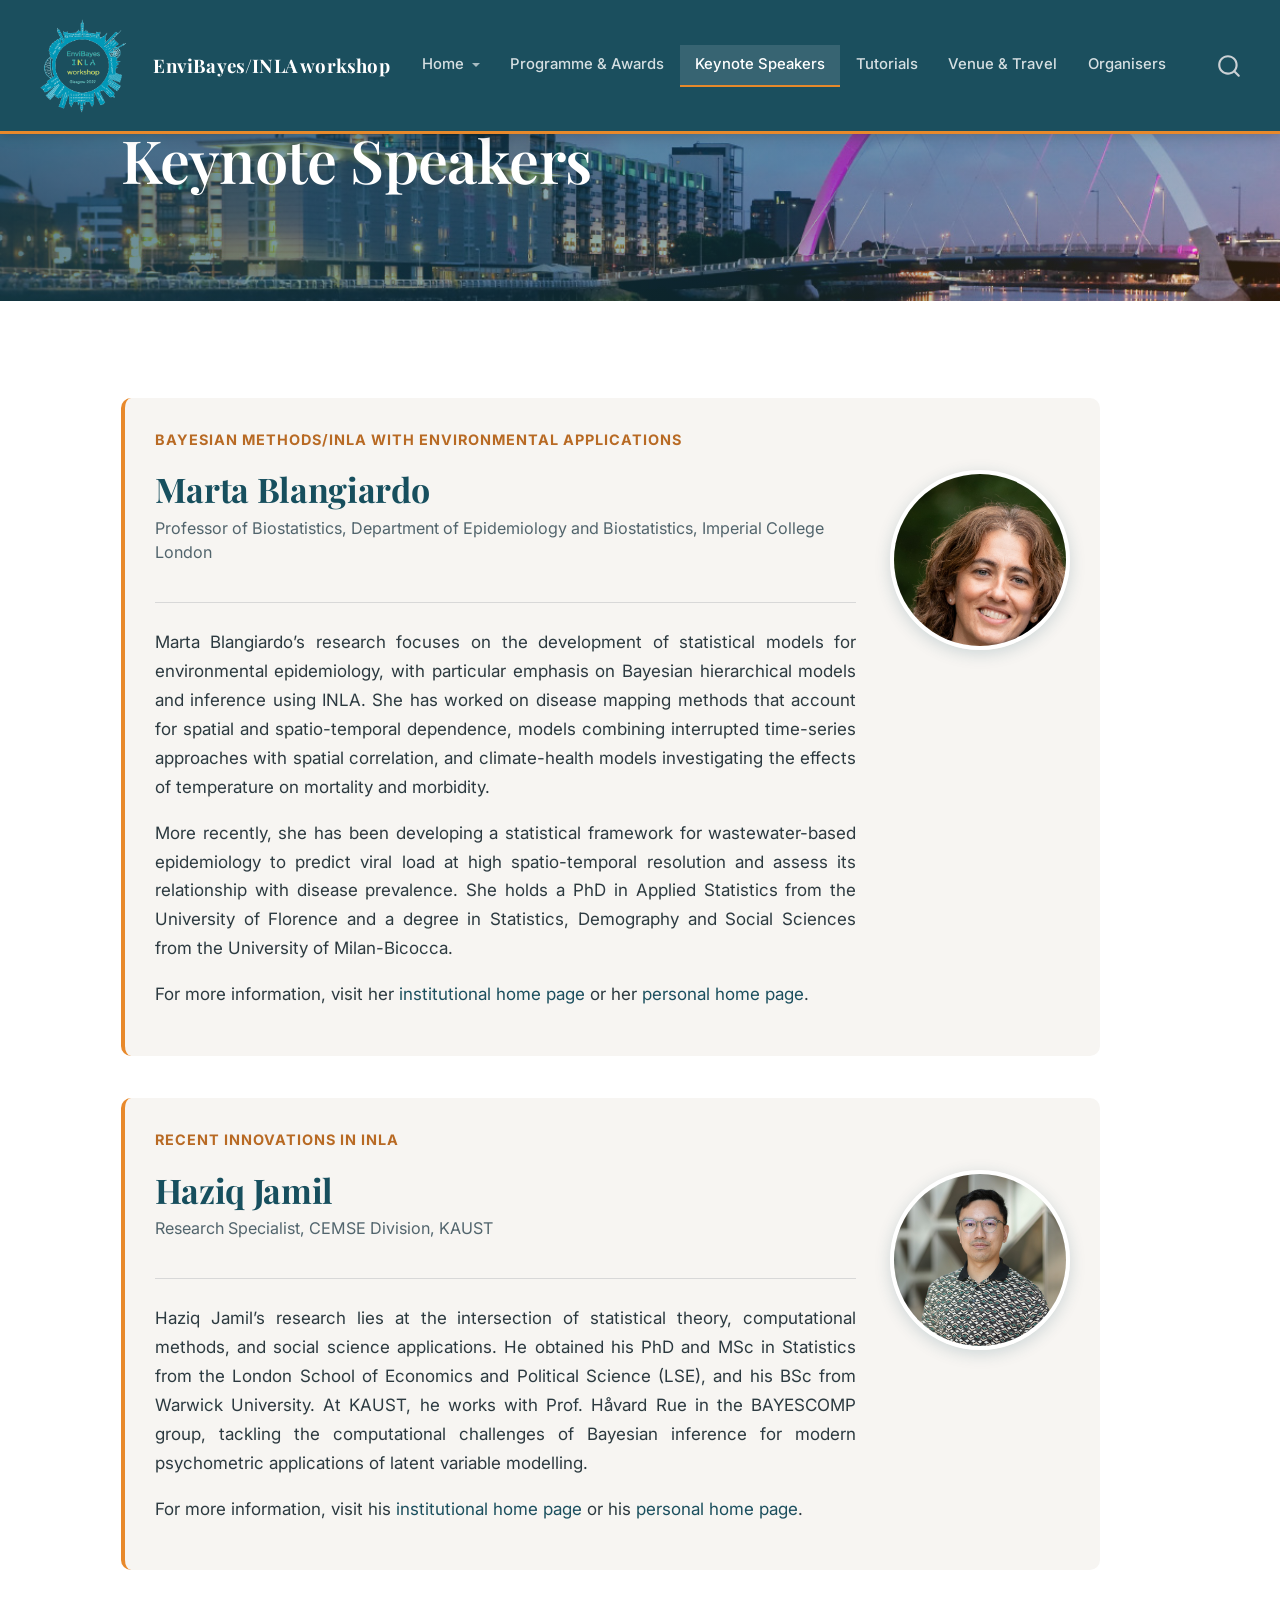
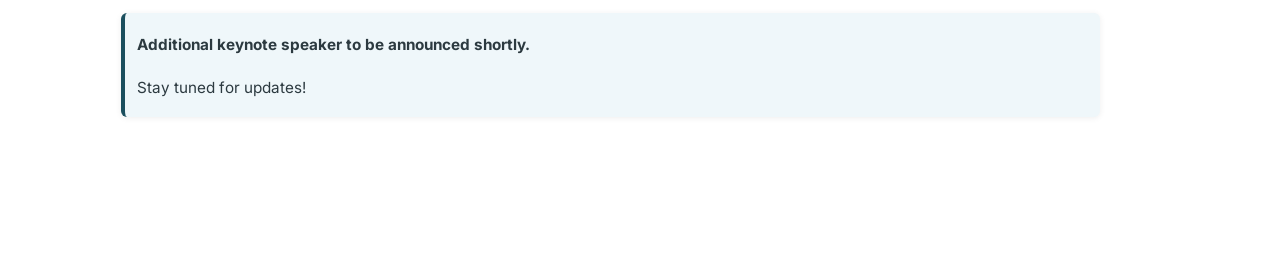
==== commit d1fbf3fd: "re build" ====
--- a/docs/keynotes.html
+++ b/docs/keynotes.html
@@ -42,7 +42,7 @@
 <link href="site_libs/quarto-html/quarto-syntax-highlighting-15634bcf2e68342d4ad2dfa704d543f6.css" rel="stylesheet" id="quarto-text-highlighting-styles">
 <script src="site_libs/bootstrap/bootstrap.min.js"></script>
 <link href="site_libs/bootstrap/bootstrap-icons.css" rel="stylesheet">
-<link href="site_libs/bootstrap/bootstrap-6033a600180109c3731f6a886c29932c.min.css" rel="stylesheet" append-hash="true" id="quarto-bootstrap" data-mode="light">
+<link href="site_libs/bootstrap/bootstrap-800c5fc17ad058950a8578a2e41b3fb0.min.css" rel="stylesheet" append-hash="true" id="quarto-bootstrap" data-mode="light">
 <script id="quarto-search-options" type="application/json">{
   "location": "navbar",
   "copy-button": false,
@@ -266,7 +266,11 @@
 
 
 <div class="keynote-card">
-<section id="marta-blangiardo" class="level2 keynote-copy">
+<div class="keynote-copy">
+<div class="keynote-topic">
+<p>Bayesian Methods/INLA with Environmental Applications</p>
+</div>
+<section id="marta-blangiardo" class="level2">
 <h2 class="anchored" data-anchor-id="marta-blangiardo">Marta Blangiardo</h2>
 <div class="keynote-role">
 <p>Professor of Biostatistics, Department of Epidemiology and Biostatistics, Imperial College London</p>
@@ -275,14 +279,19 @@
 <p>Marta Blangiardo’s research focuses on the development of statistical models for environmental epidemiology, with particular emphasis on Bayesian hierarchical models and inference using INLA. She has worked on disease mapping methods that account for spatial and spatio-temporal dependence, models combining interrupted time-series approaches with spatial correlation, and climate-health models investigating the effects of temperature on mortality and morbidity.</p>
 <p>More recently, she has been developing a statistical framework for wastewater-based epidemiology to predict viral load at high spatio-temporal resolution and assess its relationship with disease prevalence. She holds a PhD in Applied Statistics from the University of Florence and a degree in Statistics, Demography and Social Sciences from the University of Milan-Bicocca.</p>
 </div>
-<p>For more information, visit her <a href="https://profiles.imperial.ac.uk/m.blangiardo/about">institutional home page</a> or her <a href="https://martablangiardo.github.io/">personal home page</a></p>
+<p>For more information, visit her <a href="https://profiles.imperial.ac.uk/m.blangiardo/about">institutional home page</a> or her <a href="https://martablangiardo.github.io/">personal home page</a>.</p>
 </section>
+</div>
 <div class="keynote-photo">
 <p><img src="images/marta-blangiardo.jpg" class="img-fluid" alt="Portrait of Marta Blangiardo"></p>
 </div>
 </div>
 <div class="keynote-card">
-<section id="haziq-jamil" class="level2 keynote-copy">
+<div class="keynote-copy">
+<div class="keynote-topic">
+<p>Recent Innovations in INLA</p>
+</div>
+<section id="haziq-jamil" class="level2">
 <h2 class="anchored" data-anchor-id="haziq-jamil">Haziq Jamil</h2>
 <div class="keynote-role">
 <p>Research Specialist, CEMSE Division, KAUST</p>
@@ -290,8 +299,9 @@
 <div class="keynote-bio">
 <p>Haziq Jamil’s research lies at the intersection of statistical theory, computational methods, and social science applications. He obtained his PhD and MSc in Statistics from the London School of Economics and Political Science (LSE), and his BSc from Warwick University. At KAUST, he works with Prof.&nbsp;Håvard Rue in the BAYESCOMP group, tackling the computational challenges of Bayesian inference for modern psychometric applications of latent variable modelling.</p>
 </div>
-<p>For more information, visit his <a href="https://cemse.kaust.edu.sa/profiles/haziq-jamil">institutional home page</a> or his <a href="https://haziqj.ml/">personal home page</a></p>
+<p>For more information, visit his <a href="https://cemse.kaust.edu.sa/profiles/haziq-jamil">institutional home page</a> or his <a href="https://haziqj.ml/">personal home page</a>.</p>
 </section>
+</div>
 <div class="keynote-photo">
 <p><img src="images/haziq-jamil.png" class="img-fluid" alt="Portrait of Haziq Jamil"></p>
 </div>
--- a/docs/styles.css
+++ b/docs/styles.css
@@ -21,6 +21,44 @@
 }
 
 
+.keynote-topic {
+  font-size: 0.85rem;
+  font-weight: 700;
+  text-transform: uppercase;
+  letter-spacing: 0.07em;
+  color: #b86a24;
+  margin-bottom: 0.6rem;
+}
+
+.keynote-copy h2 {
+  font-size: 2rem;
+  color: #174f5e;
+  border-bottom: none !important;
+  margin: 0 0 0.35rem;
+  padding-bottom: 0;
+}
+
+.keynote-copy h2::after {
+  display: none !important;
+}
+
+.keynote-role {
+  color: #52656d;
+  font-size: 0.95rem;
+  font-weight: 400;
+  line-height: 1.5;
+  margin-bottom: 1.5rem;
+  padding-bottom: 1.2rem;
+  border-bottom: 1px solid #d8d8d8;
+}
+
+.keynote-card {
+  align-items: start;
+}
+
+.keynote-photo {
+  padding-top: 2.5rem;
+}
 
 .activities-box {
   background-color: #F7F5F3;
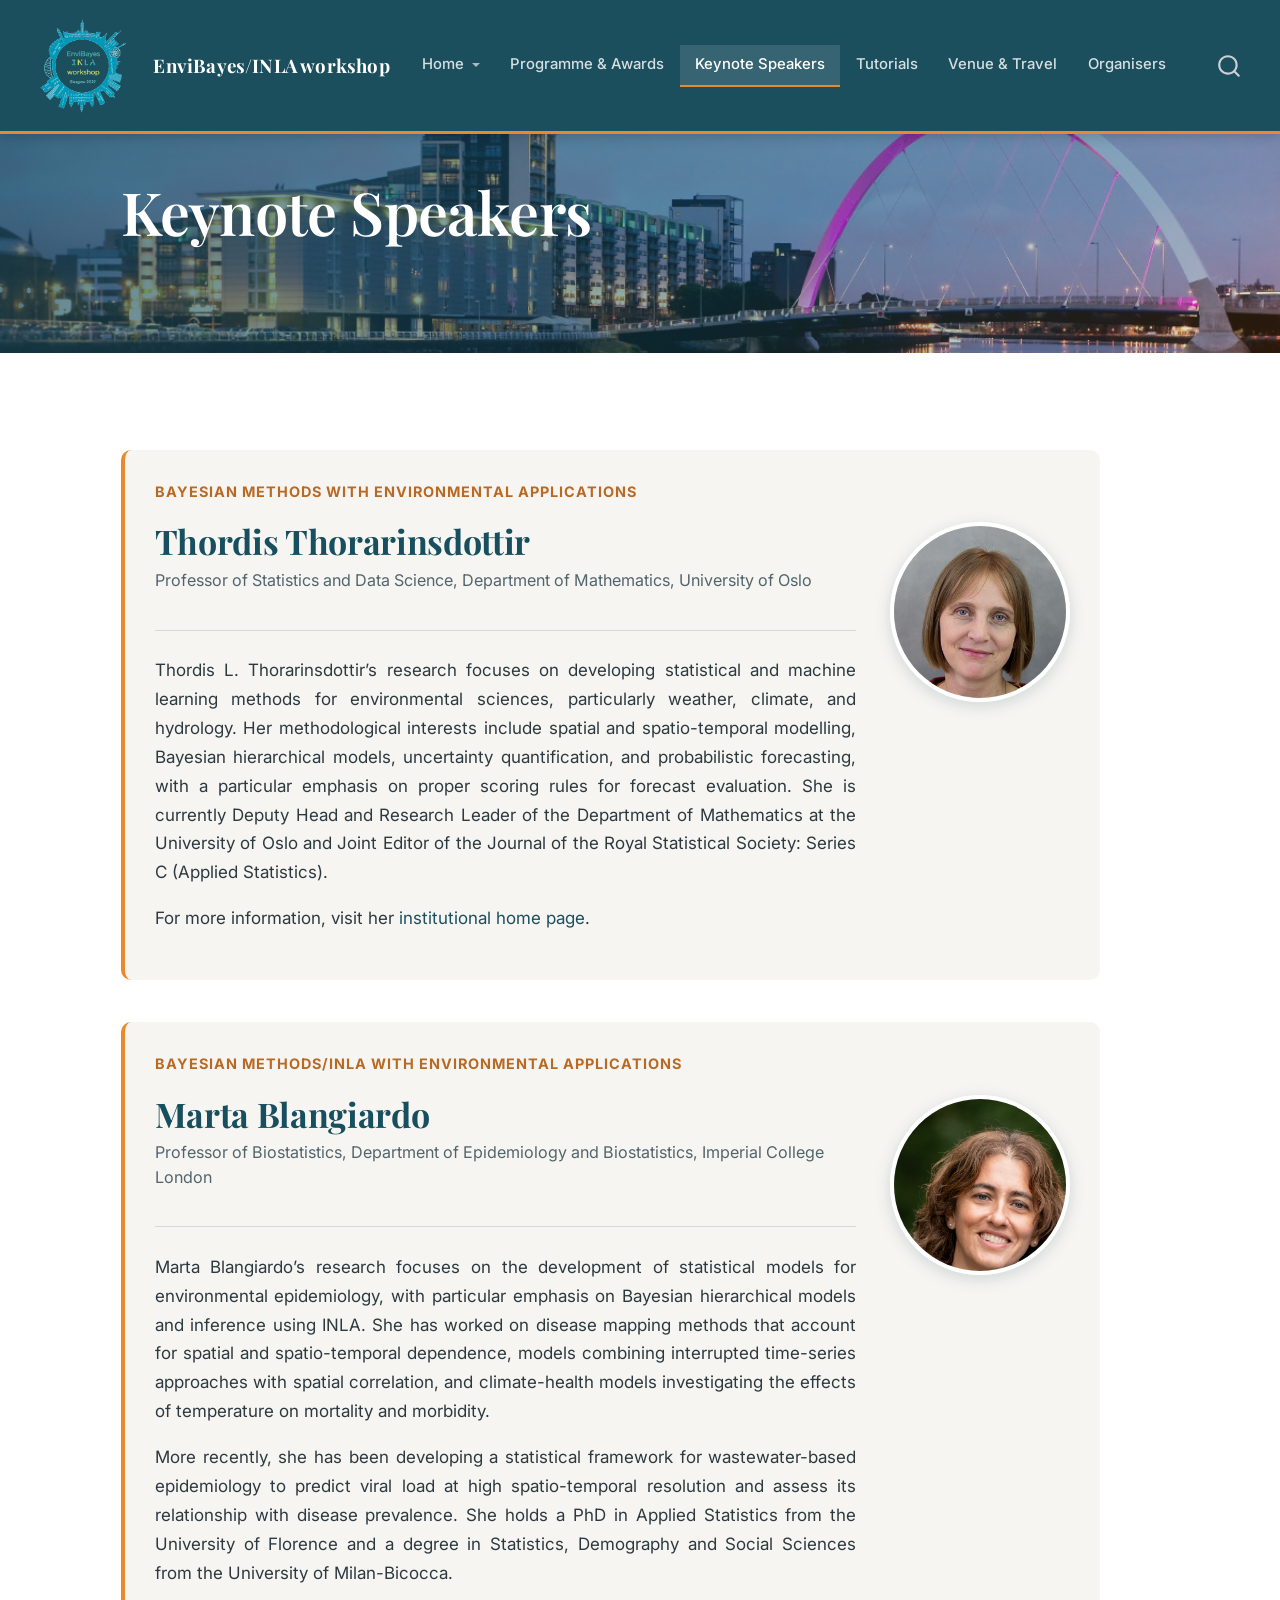
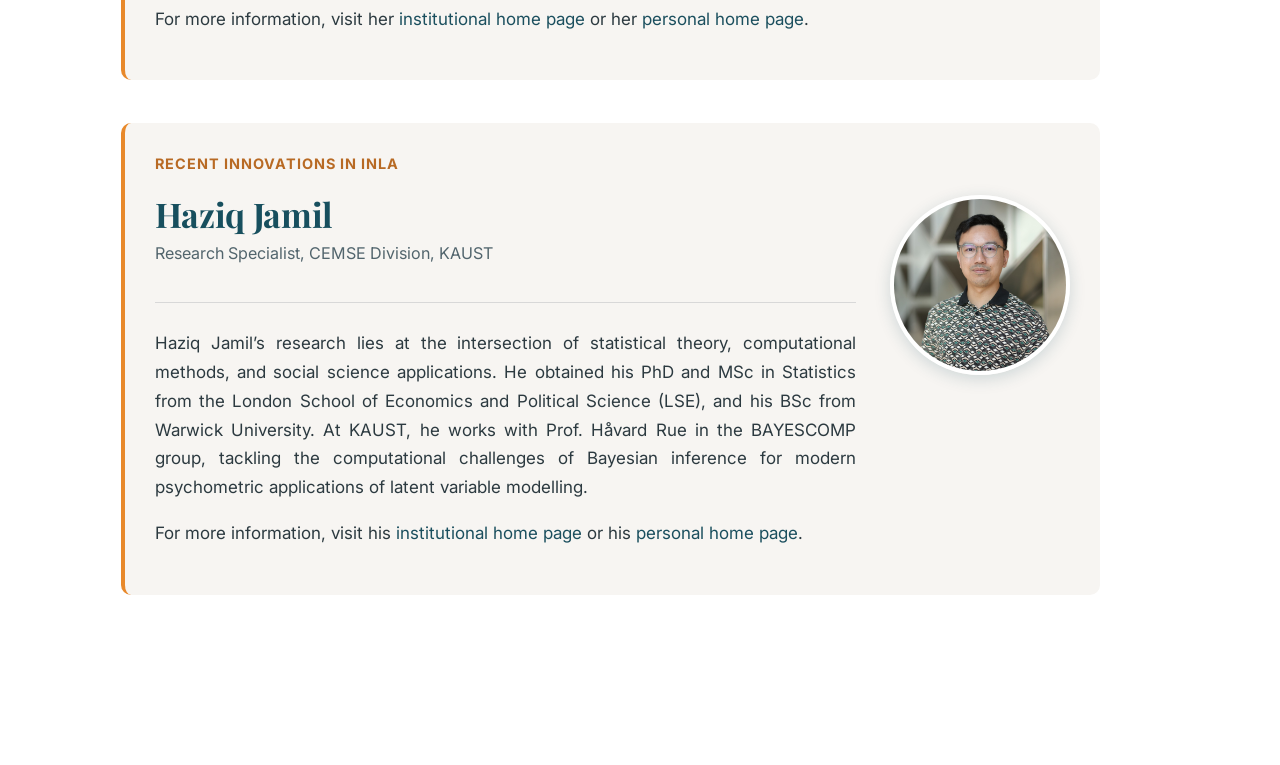
==== commit 25f0fb96: "registration and keynote speakers update" ====
--- a/docs/keynotes.html
+++ b/docs/keynotes.html
@@ -2,7 +2,7 @@
 <html xmlns="http://www.w3.org/1999/xhtml" lang="en" xml:lang="en"><head>
 
 <meta charset="utf-8">
-<meta name="generator" content="quarto-1.9.38">
+<meta name="generator" content="quarto-1.10.19">
 
 <meta name="viewport" content="width=device-width, initial-scale=1.0, user-scalable=yes">
 
@@ -12,10 +12,13 @@
 /* Default styles provided by pandoc.
 ** See https://pandoc.org/MANUAL.html#variables-for-html for config info.
 */
-code{white-space: pre-wrap;}
 span.smallcaps{font-variant: small-caps;}
-div.columns{display: flex; gap: min(4vw, 1.5em);}
-div.column{flex: auto; overflow-x: auto;}
+div.columns{display: flex; gap: 1.5em;}
+div.column{flex: auto;}
+@media screen {
+div.columns{gap: min(4vw, 1.5em);}
+div.column{overflow-x: auto;}
+}
 div.hanging-indent{margin-left: 1.5em; text-indent: -1.5em;}
 ul.task-list{list-style: none;}
 ul.task-list li input[type="checkbox"] {
@@ -39,10 +42,10 @@
 <script src="site_libs/quarto-html/tippy.umd.min.js"></script>
 <script src="site_libs/quarto-html/anchor.min.js"></script>
 <link href="site_libs/quarto-html/tippy.css" rel="stylesheet">
-<link href="site_libs/quarto-html/quarto-syntax-highlighting-15634bcf2e68342d4ad2dfa704d543f6.css" rel="stylesheet" id="quarto-text-highlighting-styles">
+<link href="site_libs/quarto-html/quarto-syntax-highlighting-bf27225e3a48a9273f3daa8f8e829971.css" rel="stylesheet" id="quarto-text-highlighting-styles">
 <script src="site_libs/bootstrap/bootstrap.min.js"></script>
 <link href="site_libs/bootstrap/bootstrap-icons.css" rel="stylesheet">
-<link href="site_libs/bootstrap/bootstrap-800c5fc17ad058950a8578a2e41b3fb0.min.css" rel="stylesheet" append-hash="true" id="quarto-bootstrap" data-mode="light">
+<link href="site_libs/bootstrap/bootstrap-59cc55bc9fd40b9578fde8f49d00a4b7.min.css" rel="stylesheet" append-hash="true" id="quarto-bootstrap" data-mode="light">
 <script id="quarto-search-options" type="application/json">{
   "location": "navbar",
   "copy-button": false,
@@ -268,6 +271,26 @@
 <div class="keynote-card">
 <div class="keynote-copy">
 <div class="keynote-topic">
+<p>Bayesian Methods with Environmental Applications</p>
+</div>
+<section id="thordis-thorarinsdottir" class="level2">
+<h2 class="anchored" data-anchor-id="thordis-thorarinsdottir">Thordis Thorarinsdottir</h2>
+<div class="keynote-role">
+<p>Professor of Statistics and Data Science, Department of Mathematics, University of Oslo</p>
+</div>
+<div class="keynote-bio">
+<p>Thordis L. Thorarinsdottir’s research focuses on developing statistical and machine learning methods for environmental sciences, particularly weather, climate, and hydrology. Her methodological interests include spatial and spatio-temporal modelling, Bayesian hierarchical models, uncertainty quantification, and probabilistic forecasting, with a particular emphasis on proper scoring rules for forecast evaluation. She is currently Deputy Head and Research Leader of the Department of Mathematics at the University of Oslo and Joint Editor of the Journal of the Royal Statistical Society: Series C (Applied Statistics).</p>
+</div>
+<p>For more information, visit her <a href="https://www.mn.uio.no/math/english/people/aca/thordist/">institutional home page</a>.</p>
+</section>
+</div>
+<div class="keynote-photo">
+<p><img src="images/thordis-thorarinsdottir.jpg" class="img-fluid" alt="Portrait of Marta Blangiardo"></p>
+</div>
+</div>
+<div class="keynote-card">
+<div class="keynote-copy">
+<div class="keynote-topic">
 <p>Bayesian Methods/INLA with Environmental Applications</p>
 </div>
 <section id="marta-blangiardo" class="level2">
@@ -306,17 +329,10 @@
 <p><img src="images/haziq-jamil.png" class="img-fluid" alt="Portrait of Haziq Jamil"></p>
 </div>
 </div>
-<div class="callout callout-style-simple callout-note no-icon">
-<div class="callout-body d-flex">
-<div class="callout-icon-container">
-<i class="callout-icon no-icon"></i>
-</div>
-<div class="callout-body-container">
-<p><strong>Additional keynote speaker to be announced shortly.</strong></p>
-<p>Stay tuned for updates!</p>
-</div>
-</div>
-</div>
+<!-- ::: {.callout-note appearance="simple" icon=false} -->
+<!-- **Additional keynote speaker to be announced shortly.** -->
+<!-- Stay tuned for updates! -->
+<!-- ::: -->
 <!-- :::    -->
 <!-- ## Elias Teixeira Krainski -->
 <!-- Postdoctoral Research Fellow in Statistics, CEMSE Division, KAUST, Saudi Arabia -->
--- a/docs/site_libs/quarto-html/quarto-syntax-highlighting-bf27225e3a48a9273f3daa8f8e829971.css
+++ b/docs/site_libs/quarto-html/quarto-syntax-highlighting-bf27225e3a48a9273f3daa8f8e829971.css
@@ -0,0 +1,236 @@
+/* quarto syntax highlight colors */
+:root {
+  --quarto-hl-ot-color: #003B4F;
+  --quarto-hl-at-color: #657422;
+  --quarto-hl-ss-color: #20794D;
+  --quarto-hl-an-color: #5E5E5E;
+  --quarto-hl-fu-color: #4758AB;
+  --quarto-hl-st-color: #20794D;
+  --quarto-hl-cf-color: #003B4F;
+  --quarto-hl-op-color: #5E5E5E;
+  --quarto-hl-er-color: #AD0000;
+  --quarto-hl-bn-color: #AD0000;
+  --quarto-hl-al-color: #AD0000;
+  --quarto-hl-va-color: #111111;
+  --quarto-hl-bu-color: inherit;
+  --quarto-hl-ex-color: inherit;
+  --quarto-hl-pp-color: #AD0000;
+  --quarto-hl-in-color: #5E5E5E;
+  --quarto-hl-vs-color: #20794D;
+  --quarto-hl-wa-color: #5E5E5E;
+  --quarto-hl-do-color: #5E5E5E;
+  --quarto-hl-im-color: #00769E;
+  --quarto-hl-ch-color: #20794D;
+  --quarto-hl-dt-color: #AD0000;
+  --quarto-hl-fl-color: #AD0000;
+  --quarto-hl-co-color: #5E5E5E;
+  --quarto-hl-cv-color: #5E5E5E;
+  --quarto-hl-cn-color: #8f5902;
+  --quarto-hl-sc-color: #5E5E5E;
+  --quarto-hl-dv-color: #AD0000;
+  --quarto-hl-kw-color: #003B4F;
+}
+
+/* other quarto variables */
+:root {
+  --quarto-font-monospace: SFMono-Regular, Menlo, Monaco, Consolas, "Liberation Mono", "Courier New", monospace;
+}
+
+/* syntax highlight based on Pandoc's rules */
+pre > code.sourceCode > span {
+  color: #003B4F;
+}
+
+code.sourceCode > span {
+  color: #003B4F;
+}
+
+div.sourceCode,
+div.sourceCode pre.sourceCode {
+  color: #003B4F;
+}
+
+/* Normal */
+code span {
+  color: #003B4F;
+}
+
+/* Alert */
+code span.al {
+  color: #AD0000;
+  font-style: inherit;
+}
+
+/* Annotation */
+code span.an {
+  color: #5E5E5E;
+  font-style: inherit;
+}
+
+/* Attribute */
+code span.at {
+  color: #657422;
+  font-style: inherit;
+}
+
+/* BaseN */
+code span.bn {
+  color: #AD0000;
+  font-style: inherit;
+}
+
+/* BuiltIn */
+code span.bu {
+  font-style: inherit;
+}
+
+/* ControlFlow */
+code span.cf {
+  color: #003B4F;
+  font-weight: bold;
+  font-style: inherit;
+}
+
+/* Char */
+code span.ch {
+  color: #20794D;
+  font-style: inherit;
+}
+
+/* Constant */
+code span.cn {
+  color: #8f5902;
+  font-style: inherit;
+}
+
+/* Comment */
+code span.co {
+  color: #5E5E5E;
+  font-style: inherit;
+}
+
+/* CommentVar */
+code span.cv {
+  color: #5E5E5E;
+  font-style: italic;
+}
+
+/* Documentation */
+code span.do {
+  color: #5E5E5E;
+  font-style: italic;
+}
+
+/* DataType */
+code span.dt {
+  color: #AD0000;
+  font-style: inherit;
+}
+
+/* DecVal */
+code span.dv {
+  color: #AD0000;
+  font-style: inherit;
+}
+
+/* Error */
+code span.er {
+  color: #AD0000;
+  font-style: inherit;
+}
+
+/* Extension */
+code span.ex {
+  font-style: inherit;
+}
+
+/* Float */
+code span.fl {
+  color: #AD0000;
+  font-style: inherit;
+}
+
+/* Function */
+code span.fu {
+  color: #4758AB;
+  font-style: inherit;
+}
+
+/* Import */
+code span.im {
+  color: #00769E;
+  font-style: inherit;
+}
+
+/* Information */
+code span.in {
+  color: #5E5E5E;
+  font-style: inherit;
+}
+
+/* Keyword */
+code span.kw {
+  color: #003B4F;
+  font-weight: bold;
+  font-style: inherit;
+}
+
+/* Operator */
+code span.op {
+  color: #5E5E5E;
+  font-style: inherit;
+}
+
+/* Other */
+code span.ot {
+  color: #003B4F;
+  font-style: inherit;
+}
+
+/* Preprocessor */
+code span.pp {
+  color: #AD0000;
+  font-style: inherit;
+}
+
+/* SpecialChar */
+code span.sc {
+  color: #5E5E5E;
+  font-style: inherit;
+}
+
+/* SpecialString */
+code span.ss {
+  color: #20794D;
+  font-style: inherit;
+}
+
+/* String */
+code span.st {
+  color: #20794D;
+  font-style: inherit;
+}
+
+/* Variable */
+code span.va {
+  color: #111111;
+  font-style: inherit;
+}
+
+/* VerbatimString */
+code span.vs {
+  color: #20794D;
+  font-style: inherit;
+}
+
+/* Warning */
+code span.wa {
+  color: #5E5E5E;
+  font-style: italic;
+}
+
+.prevent-inlining {
+  content: "</";
+}
+
+/*# sourceMappingURL=8be38f48d34c45af72792cbd699585e7.css.map */
--- a/docs/styles.css
+++ b/docs/styles.css
@@ -6,6 +6,10 @@
 
 /* ── Google Fonts import ─────────────────────────────────────────── */
 @import url('https://fonts.googleapis.com/css2?family=Playfair+Display:wght@600;700&family=Inter:wght@300;400;500;600&display=swap');
+
+.info-box table th:first-child {
+  white-space: nowrap;
+}
 
 /* ── CSS custom properties ───────────────────────────────────────── */
 :root {
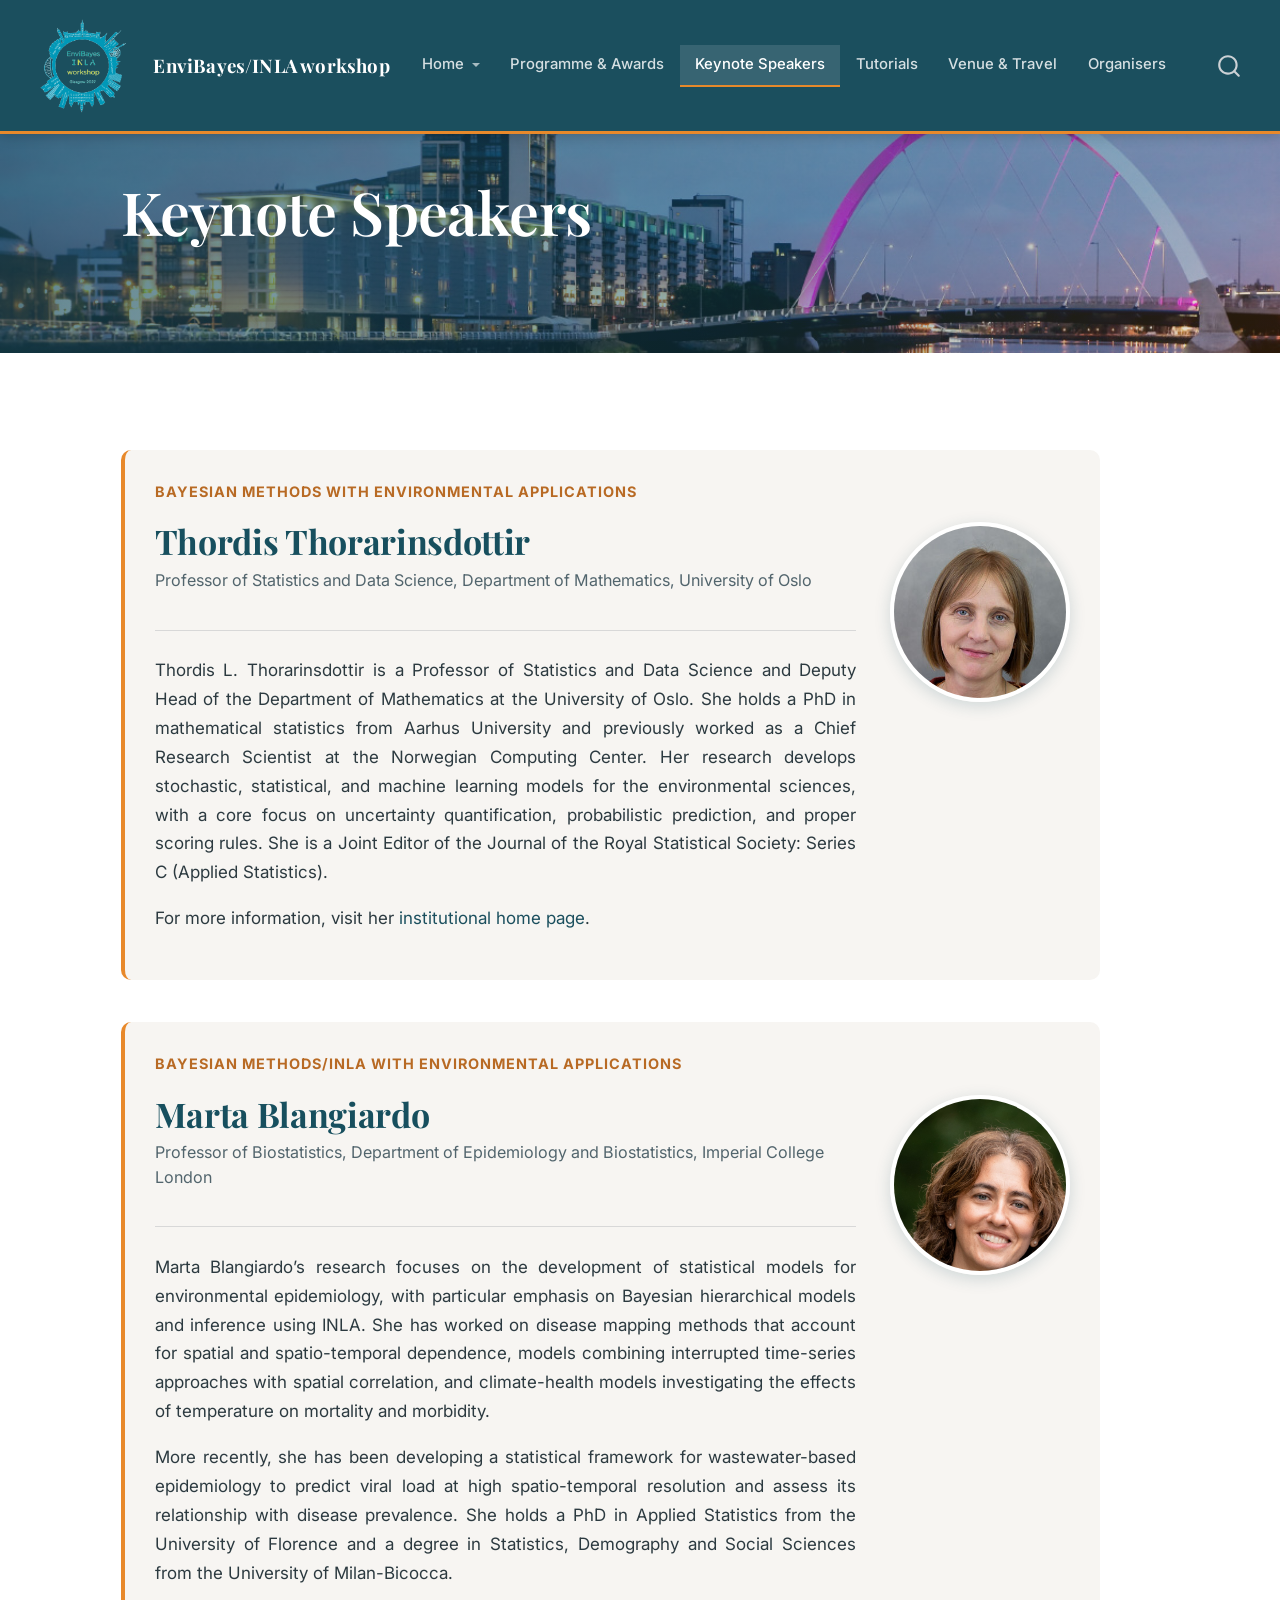
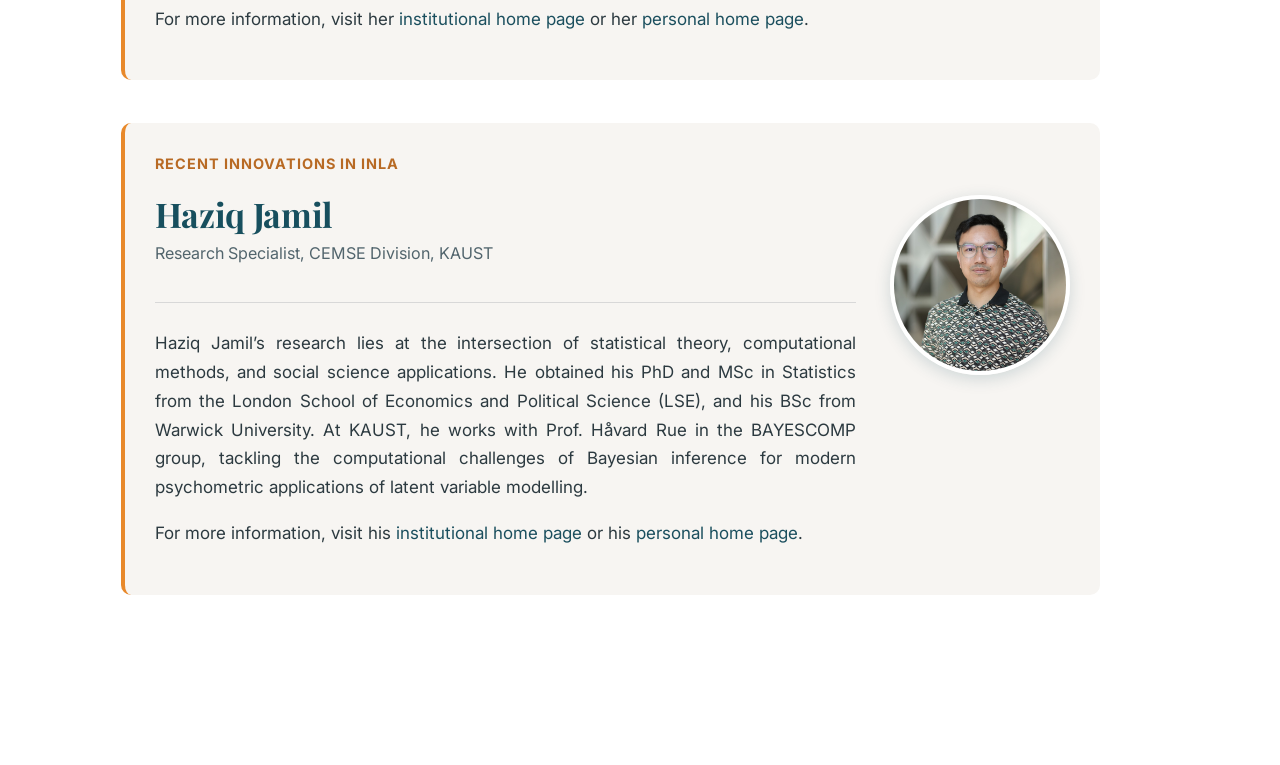
==== commit 0f175f0b: "bio update" ====
--- a/docs/keynotes.html
+++ b/docs/keynotes.html
@@ -279,7 +279,7 @@
 <p>Professor of Statistics and Data Science, Department of Mathematics, University of Oslo</p>
 </div>
 <div class="keynote-bio">
-<p>Thordis L. Thorarinsdottir’s research focuses on developing statistical and machine learning methods for environmental sciences, particularly weather, climate, and hydrology. Her methodological interests include spatial and spatio-temporal modelling, Bayesian hierarchical models, uncertainty quantification, and probabilistic forecasting, with a particular emphasis on proper scoring rules for forecast evaluation. She is currently Deputy Head and Research Leader of the Department of Mathematics at the University of Oslo and Joint Editor of the Journal of the Royal Statistical Society: Series C (Applied Statistics).</p>
+<p>Thordis L. Thorarinsdottir is a Professor of Statistics and Data Science and Deputy Head of the Department of Mathematics at the University of Oslo. She holds a PhD in mathematical statistics from Aarhus University and previously worked as a Chief Research Scientist at the Norwegian Computing Center. Her research develops stochastic, statistical, and machine learning models for the environmental sciences, with a core focus on uncertainty quantification, probabilistic prediction, and proper scoring rules. She is a Joint Editor of the Journal of the Royal Statistical Society: Series C (Applied Statistics).</p>
 </div>
 <p>For more information, visit her <a href="https://www.mn.uio.no/math/english/people/aca/thordist/">institutional home page</a>.</p>
 </section>
